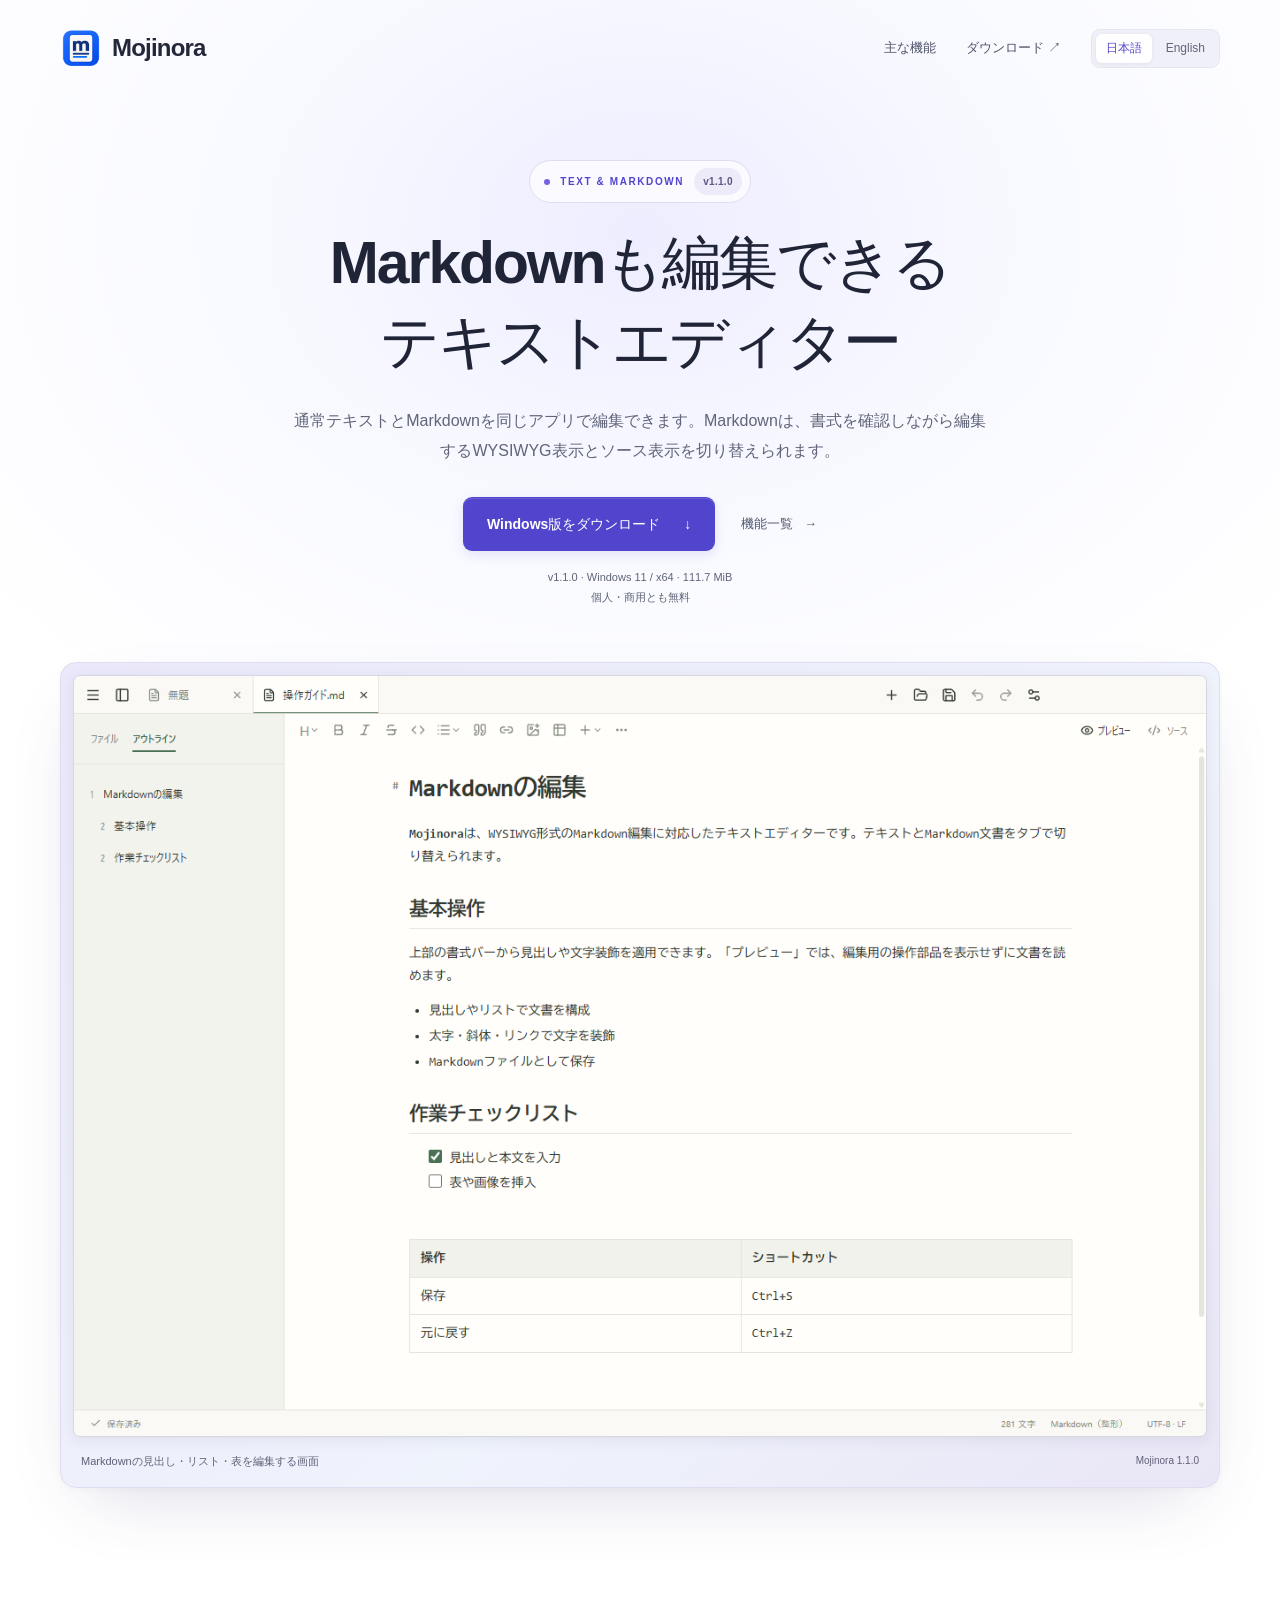
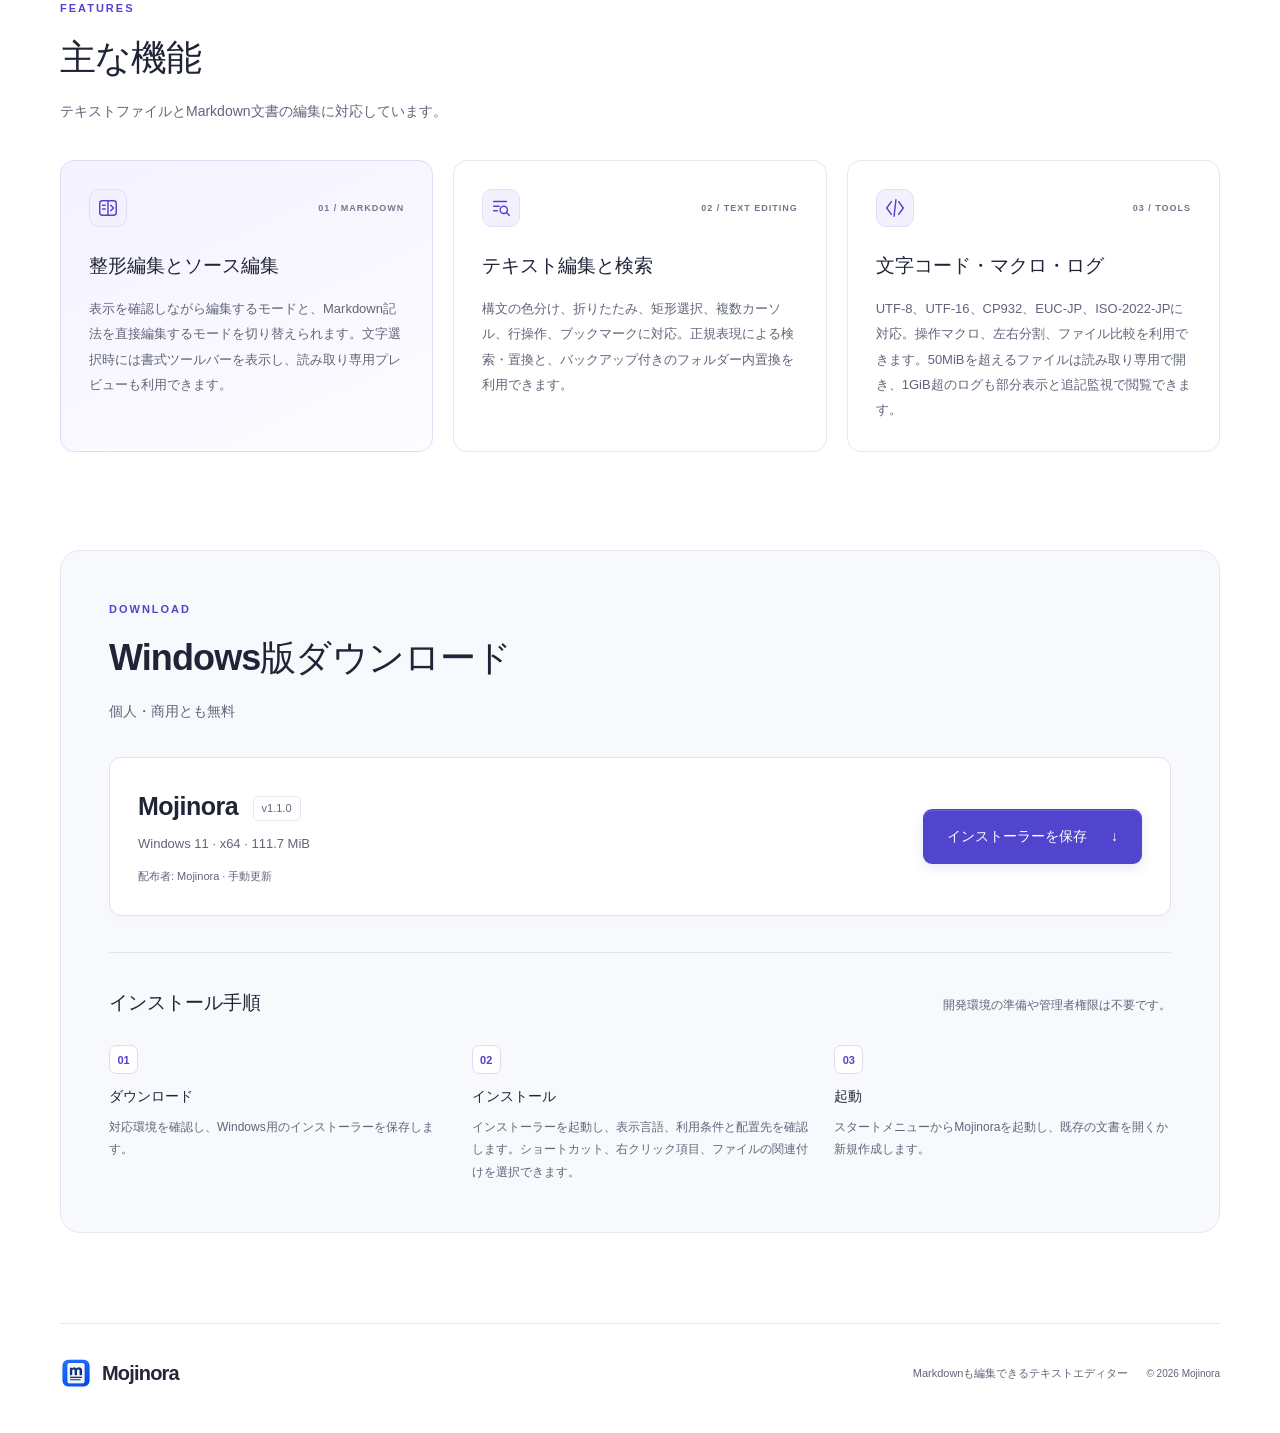
==== mojinora/ja/index.html @ 8d54663d "Update index.html" ====
<!doctype html>
<html lang="ja">
<head>
  <meta charset="utf-8">
  <meta name="viewport" content="width=device-width, initial-scale=1">
  <meta name="description" content="Mojinoraは、通常テキストとMarkdownをタブで編集できるテキストエディターです。文字コードの切り替え、正規表現検索、マクロ、大容量ログの閲覧に対応しています。個人・商用とも無料です。">
  <meta name="color-scheme" content="light">
  <title>Mojinora — Markdownも編集できるテキストエディター</title>
  <link rel="icon" href="../assets/icon.png" type="image/png">
  <link rel="stylesheet" href="../assets/site.css">
  <link rel="alternate" hreflang="ja" href="../ja/index.html">
  <link rel="alternate" hreflang="en" href="../en/index.html">
  <link rel="alternate" hreflang="x-default" href="../index.html">
</head>
<body>
  <a class="skip-link" href="#main">本文へ移動</a>
  <header class="site-header wrap">
    <a class="brand" href="#"><img src="../assets/icon.png" width="42" height="42" alt=""><span>Mojinora</span></a>
    <nav aria-label="メインナビゲーション"><a href="#features">主な機能</a><a href="#download">ダウンロード <span aria-hidden="true">↗</span></a><span class="language-links"><a href="../ja/index.html" lang="ja" hreflang="ja" aria-current="page">日本語</a><span aria-hidden="true">/</span><a href="../en/index.html" lang="en" hreflang="en" aria-current="false">English</a></span></nav>
  </header>
  <main id="main">
    <section class="hero wrap" aria-labelledby="hero-title">
      <p class="eyebrow"><span class="dot" aria-hidden="true"></span> TEXT &amp; MARKDOWN <span class="version-badge">v1.1.0</span></p>
      <h1 id="hero-title"><span>Markdownも編集できる</span><span>テキストエディター</span></h1>
      <p class="lead">通常テキストとMarkdownを同じアプリで編集できます。Markdownは、書式を確認しながら編集するWYSIWYG表示とソース表示を切り替えられます。</p>
      <div class="hero-actions"><a class="button primary installer-download" href="https://github.com/marinworks/marinworks.github.io/releases/download/mojinora-v1.1.0/Mojinora-Setup-1.1.0-x64.exe">Windows版をダウンロード <span aria-hidden="true">↓</span></a><a class="text-link" href="#features">機能一覧 <span aria-hidden="true">→</span></a></div>
      <p class="download-caption">v1.1.0 · Windows 11 / x64 · 111.7 MiB<br>個人・商用とも無料</p>
      <figure class="app-preview"><img src="../assets/editor-ja.png" width="1280" height="860" alt="Mojinoraの整形編集画面。見出し、箇条書き、チェックリストと表を同じ文書の中で編集できます。" fetchpriority="high"><figcaption>Markdownの見出し・リスト・表を編集する画面<span>Mojinora 1.1.0</span></figcaption></figure>
    </section>
    <section id="features" class="features wrap" aria-labelledby="features-title">
      <div class="section-heading"><p class="eyebrow">FEATURES</p><h2 id="features-title">主な機能</h2><p>テキストファイルとMarkdown文書の編集に対応しています。</p></div>
      <div class="feature-grid">
        <article><div class="feature-top"><svg class="feature-icon" viewBox="0 0 24 24" fill="none" stroke="currentColor" stroke-width="1.6" stroke-linecap="round" stroke-linejoin="round" aria-hidden="true"><rect x="3" y="4" width="18" height="16" rx="3"/><path d="M12 4v16M6 9h3m-3 4h3m6-4 3 3-3 3"/></svg><span class="feature-number">01 / MARKDOWN</span></div><h3>整形編集とソース編集</h3><p>表示を確認しながら編集するモードと、Markdown記法を直接編集するモードを切り替えられます。文字選択時には書式ツールバーを表示し、読み取り専用プレビューも利用できます。</p></article>
        <article><div class="feature-top"><svg class="feature-icon" viewBox="0 0 24 24" fill="none" stroke="currentColor" stroke-width="1.6" stroke-linecap="round" stroke-linejoin="round" aria-hidden="true"><path d="M4 5h14M4 10h6M4 15h4"/><circle cx="15" cy="14" r="4"/><path d="m18 17 3 3"/></svg><span class="feature-number">02 / TEXT EDITING</span></div><h3>テキスト編集と検索</h3><p>構文の色分け、折りたたみ、矩形選択、複数カーソル、行操作、ブックマークに対応。正規表現による検索・置換と、バックアップ付きのフォルダー内置換を利用できます。</p></article>
        <article><div class="feature-top"><svg class="feature-icon" viewBox="0 0 24 24" fill="none" stroke="currentColor" stroke-width="1.6" stroke-linecap="round" stroke-linejoin="round" aria-hidden="true"><path d="m8 5-5 7 5 7m8-14 5 7-5 7m-3-16-2 18"/></svg><span class="feature-number">03 / TOOLS</span></div><h3>文字コード・マクロ・ログ</h3><p>UTF-8、UTF-16、CP932、EUC-JP、ISO-2022-JPに対応。操作マクロ、左右分割、ファイル比較を利用できます。50MiBを超えるファイルは読み取り専用で開き、1GiB超のログも部分表示と追記監視で閲覧できます。</p></article>
      </div>
    </section>
    <section id="download" class="download-section wrap" aria-labelledby="download-title">
      <div class="section-heading"><p class="eyebrow">DOWNLOAD</p><h2 id="download-title">Windows版ダウンロード</h2><p>個人・商用とも無料</p></div>
      <div class="download-panel"><div><h3>Mojinora <span>v1.1.0</span></h3><p>Windows 11 · x64 · 111.7 MiB</p><p class="small">配布者: Mojinora · 手動更新</p></div><a class="button primary installer-download" href="https://github.com/marinworks/marinworks.github.io/releases/download/mojinora-v1.1.0/Mojinora-Setup-1.1.0-x64.exe">インストーラーを保存 <span aria-hidden="true">↓</span></a></div>
      <div id="guide" class="guide-grid install-guide">
        <div><h2>インストール手順</h2><p>開発環境の準備や管理者権限は不要です。</p></div>
        <ol class="steps"><li><h3>ダウンロード</h3><p>対応環境を確認し、Windows用のインストーラーを保存します。</p></li><li><h3>インストール</h3><p>インストーラーを起動し、表示言語、利用条件と配置先を確認します。ショートカット、右クリック項目、ファイルの関連付けを選択できます。</p></li><li><h3>起動</h3><p>スタートメニューからMojinoraを起動し、既存の文書を開くか新規作成します。</p></li></ol>
      </div>
    </section>
  </main>
  <footer class="wrap site-footer"><a class="brand" href="#"><img src="../assets/icon.png" width="32" height="32" alt=""><span>Mojinora</span></a><p>Markdownも編集できるテキストエディター</p><span>© 2026 Mojinora</span></footer>
</body>
</html>
---- mojinora/assets/site.css ----
:root{font-family:-apple-system,BlinkMacSystemFont,"Segoe UI","Yu Gothic UI",Meiryo,sans-serif;color:#202437;background:#fff;font-synthesis:none;--accent:#5145cd;--muted:#606579;--line:#e5e7f0;--soft:#f5f5fc}
*{box-sizing:border-box}html{scroll-behavior:smooth;scroll-padding-top:32px}body{margin:0;background:radial-gradient(ellipse 65% 620px at 50% 230px,#eeedff 0,#f8f9ff 45%,transparent 100%)}a{color:var(--accent);text-underline-offset:5px;-webkit-tap-highlight-color:transparent}a:focus-visible{outline:3px solid #6753d6;outline-offset:5px;border-radius:4px}::selection{background:#ded9ff;color:#252039}
.wrap{width:min(1160px,calc(100% - 80px));margin-inline:auto}.skip-link{position:absolute;top:-80px;left:18px;background:#fff;padding:12px;z-index:2}.skip-link:focus{top:12px}
.site-header{display:flex;align-items:center;justify-content:space-between;min-height:96px;gap:24px}.brand{display:inline-flex;align-items:center;gap:10px;color:#24273a;font-size:24px;font-weight:700;letter-spacing:-.8px;text-decoration:none}.brand img{object-fit:contain}.site-header nav{display:flex;align-items:center;gap:30px;font-size:13px}.site-header nav>a{text-decoration:none;color:#50556a}.site-header nav>a:hover{color:var(--accent)}
.language-links{display:flex;gap:4px;align-items:center;padding:4px;background:#f0f0f8;border:1px solid var(--line);border-radius:9px;white-space:nowrap}.language-links>span{display:none}.language-links a{padding:6px 10px;border-radius:6px;text-decoration:none;color:var(--muted);font-size:12px}.language-links [aria-current="page"]{background:#fff;color:var(--accent);box-shadow:0 1px 4px #25245112;font-weight:650}
.hero{padding-top:64px;text-align:center}.eyebrow{display:flex;align-items:center;gap:10px;font-size:11px;font-weight:650;letter-spacing:2px;color:var(--accent);margin:0 0 20px}.hero>.eyebrow{display:inline-flex;padding:7px 8px 7px 14px;border:1px solid #dedcf1;border-radius:30px;background:#ffffffb8;font-size:10px;letter-spacing:1.6px}.dot{width:6px;height:6px;border-radius:50%;background:#7463db}.version-badge{padding:4px 9px;color:#5e5785;background:#edebf9;border-radius:20px;font-size:10px;letter-spacing:.3px}
h1,h2,h3{margin:0}h1{max-width:920px;margin:0 auto 24px;font-size:clamp(36px,4.6vw,60px);font-weight:750;line-height:1.35;letter-spacing:-.045em;text-wrap:balance}html[lang="ja"] h1{max-width:850px;letter-spacing:-.035em}h2{font-size:clamp(27px,3vw,36px);font-weight:700;line-height:1.5;letter-spacing:-.025em}h3{font-size:19px;line-height:1.6;font-weight:650}p{line-height:1.9}
.hero h1>span{display:block}
.lead{max-width:700px;margin:0 auto 30px;font-size:16px;color:var(--muted);text-wrap:pretty}.hero-actions{display:flex;align-items:center;justify-content:center;gap:26px;flex-wrap:wrap}.button{display:inline-flex;align-items:center;justify-content:center;gap:24px;padding:15px 23px;border:1px solid transparent;border-radius:9px;font-size:14px;font-weight:650;line-height:1.6;text-decoration:none;text-align:center;transition:background .18s,box-shadow .18s,transform .18s}.button.primary{background:var(--accent);color:#fff;box-shadow:0 4px 12px #5145cd22,inset 0 1px #ffffff24}.button.primary:hover{background:#4236b8;box-shadow:0 6px 16px #5145cd30;transform:translateY(-1px)}.text-link{font-size:13px;font-weight:600;color:#54596e;text-decoration:none}.text-link span{display:inline-block;margin-left:7px}.text-link:hover{color:var(--accent);text-decoration:underline}.download-caption{margin:16px 0 0;font-size:11px;line-height:1.85;color:var(--muted)}
.app-preview{margin:54px 0 0;padding:12px 12px 0;border:1px solid #deddf1;border-radius:16px;background:linear-gradient(135deg,#eae8fa,#eff3fc 60%,#e9e6f6);box-shadow:0 28px 70px -30px #3c377b38,0 2px 5px #38305e08;text-align:left}.app-preview img{display:block;width:100%;height:auto;border:1px solid #d7d7e3;border-radius:7px;background:#fff;box-shadow:0 3px 14px #24243e13}.app-preview figcaption{display:flex;justify-content:space-between;gap:16px;padding:16px 8px;color:#626179;font-size:11px;line-height:1.6}.app-preview figcaption span{white-space:nowrap;font-size:10px}
.features{padding-block:110px 80px}.section-heading{max-width:700px}.section-heading .eyebrow{margin-bottom:12px}.section-heading>p:not(.eyebrow){margin:13px 0 0;font-size:14px;color:var(--muted)}.feature-grid{display:grid;grid-template-columns:repeat(3,minmax(0,1fr));gap:20px;margin-top:36px}.feature-grid article{padding:28px;border:1px solid var(--line);border-radius:14px;background:#fff}.feature-grid article:first-child{background:linear-gradient(155deg,#f4f2ff,#fdfcff);border-color:#e1dcf5}.feature-top{display:flex;align-items:center;justify-content:space-between;gap:12px;margin-bottom:24px}.feature-icon{width:38px;height:38px;padding:7px;border:1px solid #e3dff7;border-radius:10px;color:var(--accent);background:#f3f1fe}.feature-number{color:#77748e;font-size:9px;font-weight:600;letter-spacing:1px}.feature-grid h3{margin-bottom:14px}.feature-grid p{margin:0;color:var(--muted);font-size:13px;line-height:1.95}
.download-section{padding:48px;margin-block:18px 90px;border:1px solid var(--line);border-radius:20px;background:#f8f9fd}.download-panel{display:flex;justify-content:space-between;align-items:center;gap:24px;margin-top:32px;padding:28px;border:1px solid #e0e1ec;border-radius:12px;background:#fff;box-shadow:0 3px 8px #24243e04}.download-panel h3{margin-bottom:6px;font-size:25px;letter-spacing:-.5px}.download-panel h3 span{display:inline-block;vertical-align:middle;margin-left:8px;padding:3px 8px;border:1px solid var(--line);border-radius:5px;color:#66627e;font-size:11px;font-weight:500;letter-spacing:0}.download-panel p{margin:0;font-size:13px;color:var(--muted)}.download-panel p.small{margin-top:9px;font-size:11px}.download-panel .button{flex-shrink:0}
.install-guide{padding-top:36px;margin-top:36px;border-top:1px solid #e1e3ef}.guide-grid>div{display:flex;align-items:baseline;justify-content:space-between;flex-wrap:wrap;gap:8px 24px}.guide-grid h2{font-size:19px;letter-spacing:0}.guide-grid>div>p{margin:0;font-size:12px;color:var(--muted)}.steps{display:grid;grid-template-columns:repeat(3,minmax(0,1fr));gap:26px;list-style:none;counter-reset:steps;margin:28px 0 0;padding:0}.steps li{position:relative;counter-increment:steps;padding-top:40px}.steps li::before{content:counter(steps,decimal-leading-zero);position:absolute;top:0;left:0;font-size:11px;font-weight:650;color:var(--accent);width:27px;height:27px;border:1px solid #dedcf1;border-radius:7px;background:#fff;display:grid;place-items:center}.steps h3{font-size:14px;margin-bottom:8px}.steps p{font-size:12px;color:var(--muted);margin:0}
.site-footer{display:flex;align-items:center;flex-wrap:wrap;gap:18px;padding-block:28px 38px;border-top:1px solid var(--line)}.site-footer .brand{font-size:20px}.site-footer p{color:var(--muted);font-size:11px;margin-left:auto}.site-footer>span{color:var(--muted);font-size:10px}
.language-entry{max-width:700px;margin-block:15vh;padding:44px;border:1px solid var(--line);border-radius:20px;background:#fff;box-shadow:0 18px 60px #29224c10}.language-entry h1{margin:16px 0;text-align:left}.language-entry p{color:var(--muted)}.language-entry nav{display:flex;gap:12px;flex-wrap:wrap;margin-top:28px}
@media(max-width:900px){.wrap{width:calc(100% - 48px)}.feature-grid{gap:14px}.feature-grid article{padding:20px}.feature-top{flex-wrap:wrap}.download-section{padding:32px}}
@media(max-width:760px){.site-header{min-height:84px;gap:16px}.site-header nav{gap:18px}.site-header nav>a:first-child{display:none}.brand{font-size:22px}.hero{padding-top:44px}.hero h1{font-size:38px}.lead{font-size:14px}.features{padding-block:70px 42px}.feature-grid{grid-template-columns:1fr;gap:16px;margin-top:28px}.feature-grid article{padding:26px}.feature-top{margin-bottom:18px}.download-section{margin-bottom:52px;padding:28px}.download-panel{align-items:stretch;flex-direction:column;padding:24px}.steps{grid-template-columns:1fr;gap:24px}.steps li{padding:0 0 0 42px}.guide-grid>div{display:block}.guide-grid>div>p{margin-top:8px}.site-footer p{flex-basis:100%;order:2;margin:0}.site-footer>span{margin-left:auto}}
@media(max-width:480px){.wrap{width:calc(100% - 32px)}.site-header nav>a{display:none}.brand{gap:6px;font-size:21px}.site-header .brand img{width:34px;height:34px}.language-links{padding:3px;gap:1px}.language-links a{font-size:10px;padding:6px 7px}.hero{padding-top:34px}.hero h1{font-size:31px;line-height:1.45}.hero>.eyebrow{font-size:9px;letter-spacing:1.2px}.hero-actions{gap:18px}.hero .button{width:100%}.app-preview{margin-top:32px;padding:5px 5px 0;border-radius:10px}.app-preview img{border-radius:5px}.app-preview figcaption{flex-direction:column;gap:4px;padding:11px 7px;font-size:10px}.download-section{padding:24px 18px;border-radius:14px}.download-panel{padding:19px}.download-panel .button{font-size:12px;padding-inline:13px;gap:12px}.language-entry{padding:28px}}
@media(max-width:480px){.download-section>.section-heading h2{font-size:23px;text-wrap:balance}}
@media(max-width:360px){.hero h1{font-size:28px}}
@media(prefers-reduced-motion:reduce){html{scroll-behavior:auto}*{transition:none!important}}
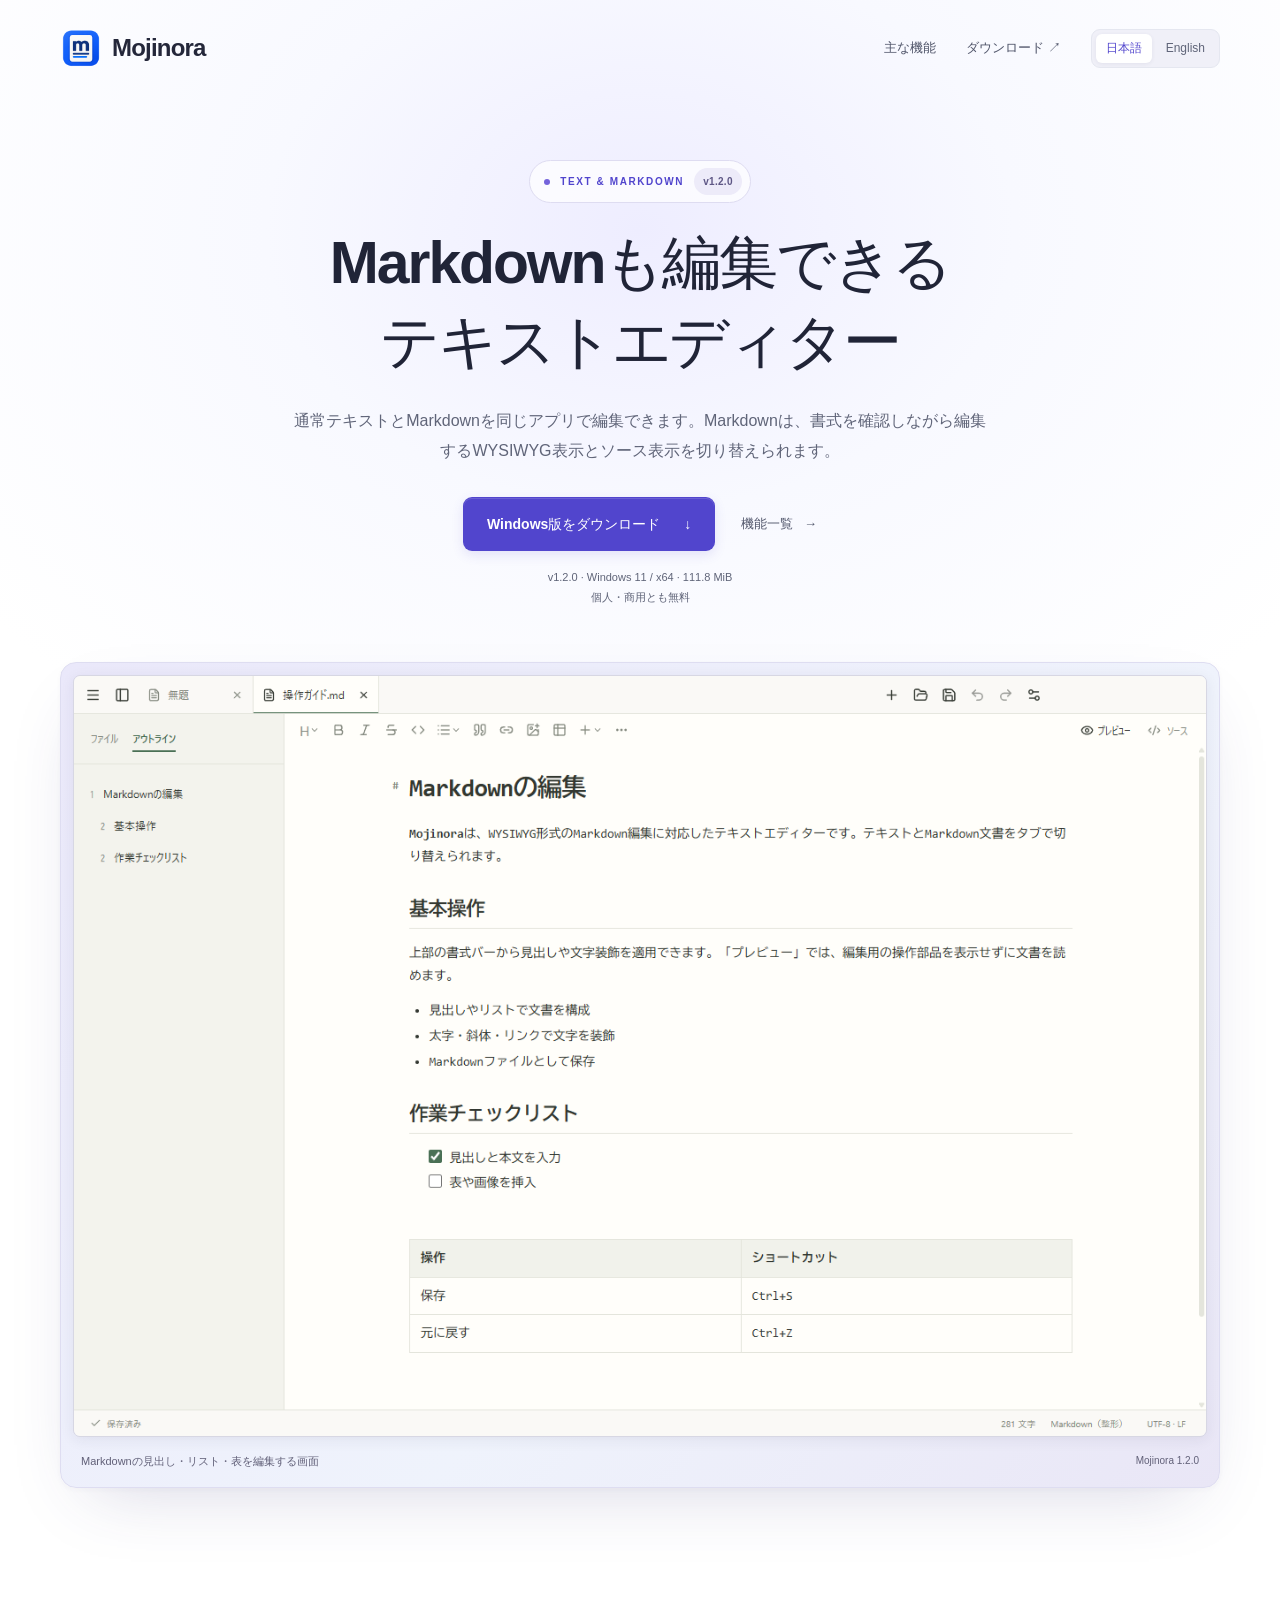
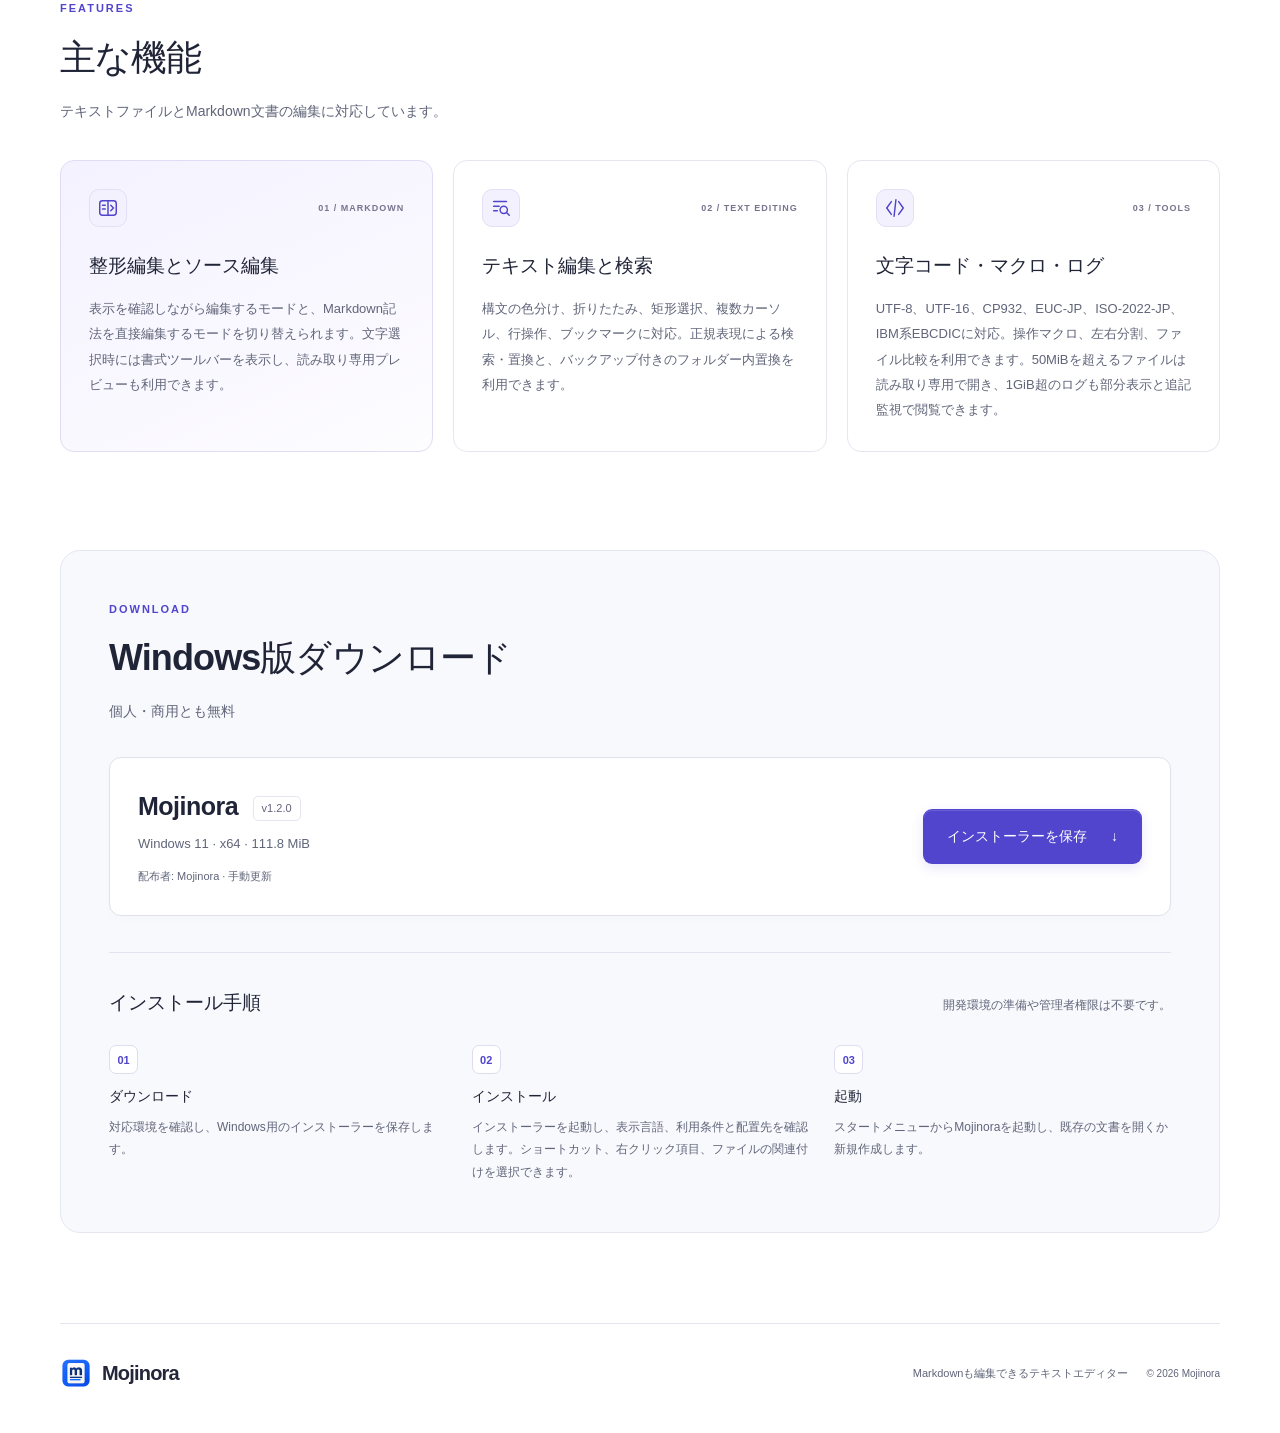
==== commit 86ed6aff: "update" ====
--- a/mojinora/ja/index.html
+++ b/mojinora/ja/index.html
@@ -20,24 +20,24 @@
   </header>
   <main id="main">
     <section class="hero wrap" aria-labelledby="hero-title">
-      <p class="eyebrow"><span class="dot" aria-hidden="true"></span> TEXT &amp; MARKDOWN <span class="version-badge">v1.1.0</span></p>
+      <p class="eyebrow"><span class="dot" aria-hidden="true"></span> TEXT &amp; MARKDOWN <span class="version-badge">v1.2.0</span></p>
       <h1 id="hero-title"><span>Markdownも編集できる</span><span>テキストエディター</span></h1>
       <p class="lead">通常テキストとMarkdownを同じアプリで編集できます。Markdownは、書式を確認しながら編集するWYSIWYG表示とソース表示を切り替えられます。</p>
-      <div class="hero-actions"><a class="button primary installer-download" href="https://github.com/marinworks/marinworks.github.io/releases/download/mojinora-v1.1.0/Mojinora-Setup-1.1.0-x64.exe">Windows版をダウンロード <span aria-hidden="true">↓</span></a><a class="text-link" href="#features">機能一覧 <span aria-hidden="true">→</span></a></div>
-      <p class="download-caption">v1.1.0 · Windows 11 / x64 · 111.7 MiB<br>個人・商用とも無料</p>
-      <figure class="app-preview"><img src="../assets/editor-ja.png" width="1280" height="860" alt="Mojinoraの整形編集画面。見出し、箇条書き、チェックリストと表を同じ文書の中で編集できます。" fetchpriority="high"><figcaption>Markdownの見出し・リスト・表を編集する画面<span>Mojinora 1.1.0</span></figcaption></figure>
+      <div class="hero-actions"><a class="button primary installer-download" href="https://github.com/marinworks/marinworks.github.io/releases/download/mojinora-v1.2.0/Mojinora-Setup-1.2.0-x64.exe">Windows版をダウンロード <span aria-hidden="true">↓</span></a><a class="text-link" href="#features">機能一覧 <span aria-hidden="true">→</span></a></div>
+      <p class="download-caption">v1.2.0 · Windows 11 / x64 · 111.8 MiB<br>個人・商用とも無料</p>
+      <figure class="app-preview"><img src="../assets/editor-ja.png" width="1280" height="860" alt="Mojinoraの整形編集画面。見出し、箇条書き、チェックリストと表を同じ文書の中で編集できます。" fetchpriority="high"><figcaption>Markdownの見出し・リスト・表を編集する画面<span>Mojinora 1.2.0</span></figcaption></figure>
     </section>
     <section id="features" class="features wrap" aria-labelledby="features-title">
       <div class="section-heading"><p class="eyebrow">FEATURES</p><h2 id="features-title">主な機能</h2><p>テキストファイルとMarkdown文書の編集に対応しています。</p></div>
       <div class="feature-grid">
         <article><div class="feature-top"><svg class="feature-icon" viewBox="0 0 24 24" fill="none" stroke="currentColor" stroke-width="1.6" stroke-linecap="round" stroke-linejoin="round" aria-hidden="true"><rect x="3" y="4" width="18" height="16" rx="3"/><path d="M12 4v16M6 9h3m-3 4h3m6-4 3 3-3 3"/></svg><span class="feature-number">01 / MARKDOWN</span></div><h3>整形編集とソース編集</h3><p>表示を確認しながら編集するモードと、Markdown記法を直接編集するモードを切り替えられます。文字選択時には書式ツールバーを表示し、読み取り専用プレビューも利用できます。</p></article>
         <article><div class="feature-top"><svg class="feature-icon" viewBox="0 0 24 24" fill="none" stroke="currentColor" stroke-width="1.6" stroke-linecap="round" stroke-linejoin="round" aria-hidden="true"><path d="M4 5h14M4 10h6M4 15h4"/><circle cx="15" cy="14" r="4"/><path d="m18 17 3 3"/></svg><span class="feature-number">02 / TEXT EDITING</span></div><h3>テキスト編集と検索</h3><p>構文の色分け、折りたたみ、矩形選択、複数カーソル、行操作、ブックマークに対応。正規表現による検索・置換と、バックアップ付きのフォルダー内置換を利用できます。</p></article>
-        <article><div class="feature-top"><svg class="feature-icon" viewBox="0 0 24 24" fill="none" stroke="currentColor" stroke-width="1.6" stroke-linecap="round" stroke-linejoin="round" aria-hidden="true"><path d="m8 5-5 7 5 7m8-14 5 7-5 7m-3-16-2 18"/></svg><span class="feature-number">03 / TOOLS</span></div><h3>文字コード・マクロ・ログ</h3><p>UTF-8、UTF-16、CP932、EUC-JP、ISO-2022-JPに対応。操作マクロ、左右分割、ファイル比較を利用できます。50MiBを超えるファイルは読み取り専用で開き、1GiB超のログも部分表示と追記監視で閲覧できます。</p></article>
+        <article><div class="feature-top"><svg class="feature-icon" viewBox="0 0 24 24" fill="none" stroke="currentColor" stroke-width="1.6" stroke-linecap="round" stroke-linejoin="round" aria-hidden="true"><path d="m8 5-5 7 5 7m8-14 5 7-5 7m-3-16-2 18"/></svg><span class="feature-number">03 / TOOLS</span></div><h3>文字コード・マクロ・ログ</h3><p>UTF-8、UTF-16、CP932、EUC-JP、ISO-2022-JP、IBM系EBCDICに対応。操作マクロ、左右分割、ファイル比較を利用できます。50MiBを超えるファイルは読み取り専用で開き、1GiB超のログも部分表示と追記監視で閲覧できます。</p></article>
       </div>
     </section>
     <section id="download" class="download-section wrap" aria-labelledby="download-title">
       <div class="section-heading"><p class="eyebrow">DOWNLOAD</p><h2 id="download-title">Windows版ダウンロード</h2><p>個人・商用とも無料</p></div>
-      <div class="download-panel"><div><h3>Mojinora <span>v1.1.0</span></h3><p>Windows 11 · x64 · 111.7 MiB</p><p class="small">配布者: Mojinora · 手動更新</p></div><a class="button primary installer-download" href="https://github.com/marinworks/marinworks.github.io/releases/download/mojinora-v1.1.0/Mojinora-Setup-1.1.0-x64.exe">インストーラーを保存 <span aria-hidden="true">↓</span></a></div>
+      <div class="download-panel"><div><h3>Mojinora <span>v1.2.0</span></h3><p>Windows 11 · x64 · 111.8 MiB</p><p class="small">配布者: Mojinora · 手動更新</p></div><a class="button primary installer-download" href="https://github.com/marinworks/marinworks.github.io/releases/download/mojinora-v1.2.0/Mojinora-Setup-1.2.0-x64.exe">インストーラーを保存 <span aria-hidden="true">↓</span></a></div>
       <div id="guide" class="guide-grid install-guide">
         <div><h2>インストール手順</h2><p>開発環境の準備や管理者権限は不要です。</p></div>
         <ol class="steps"><li><h3>ダウンロード</h3><p>対応環境を確認し、Windows用のインストーラーを保存します。</p></li><li><h3>インストール</h3><p>インストーラーを起動し、表示言語、利用条件と配置先を確認します。ショートカット、右クリック項目、ファイルの関連付けを選択できます。</p></li><li><h3>起動</h3><p>スタートメニューからMojinoraを起動し、既存の文書を開くか新規作成します。</p></li></ol>
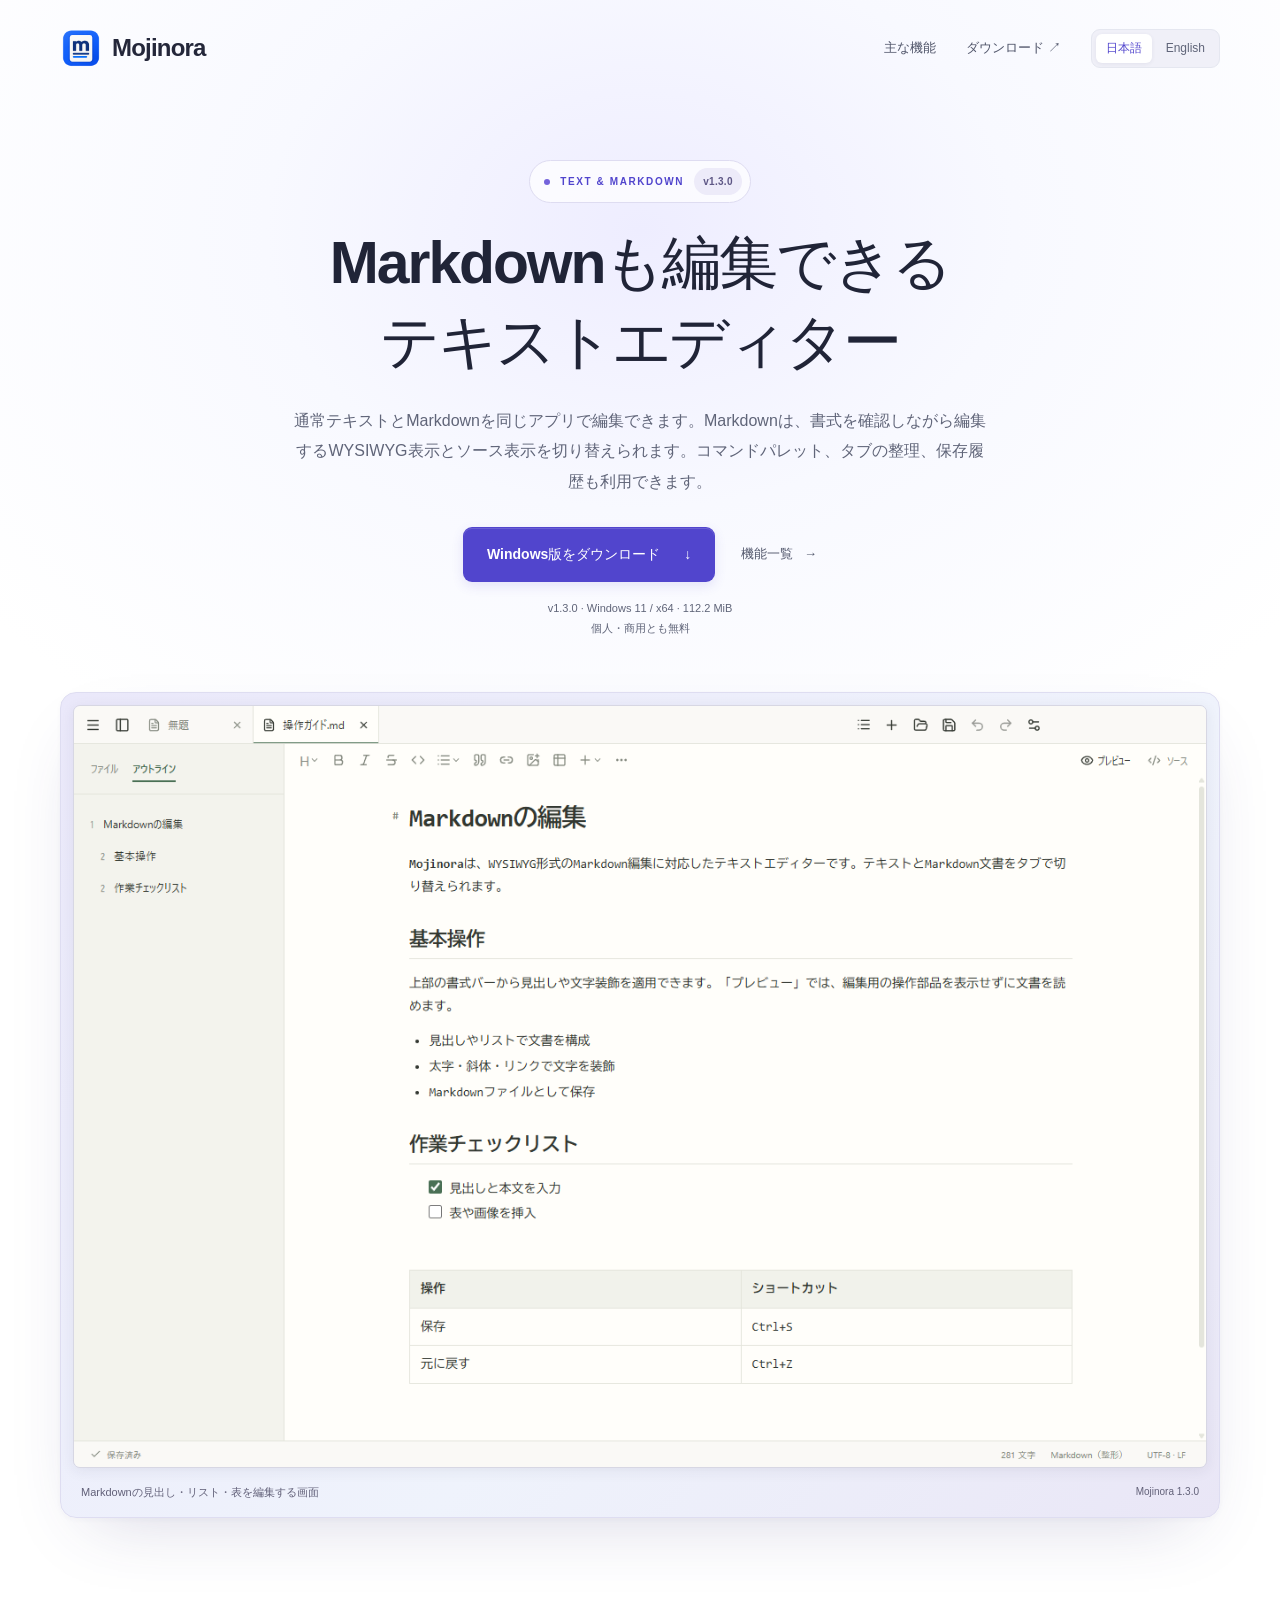
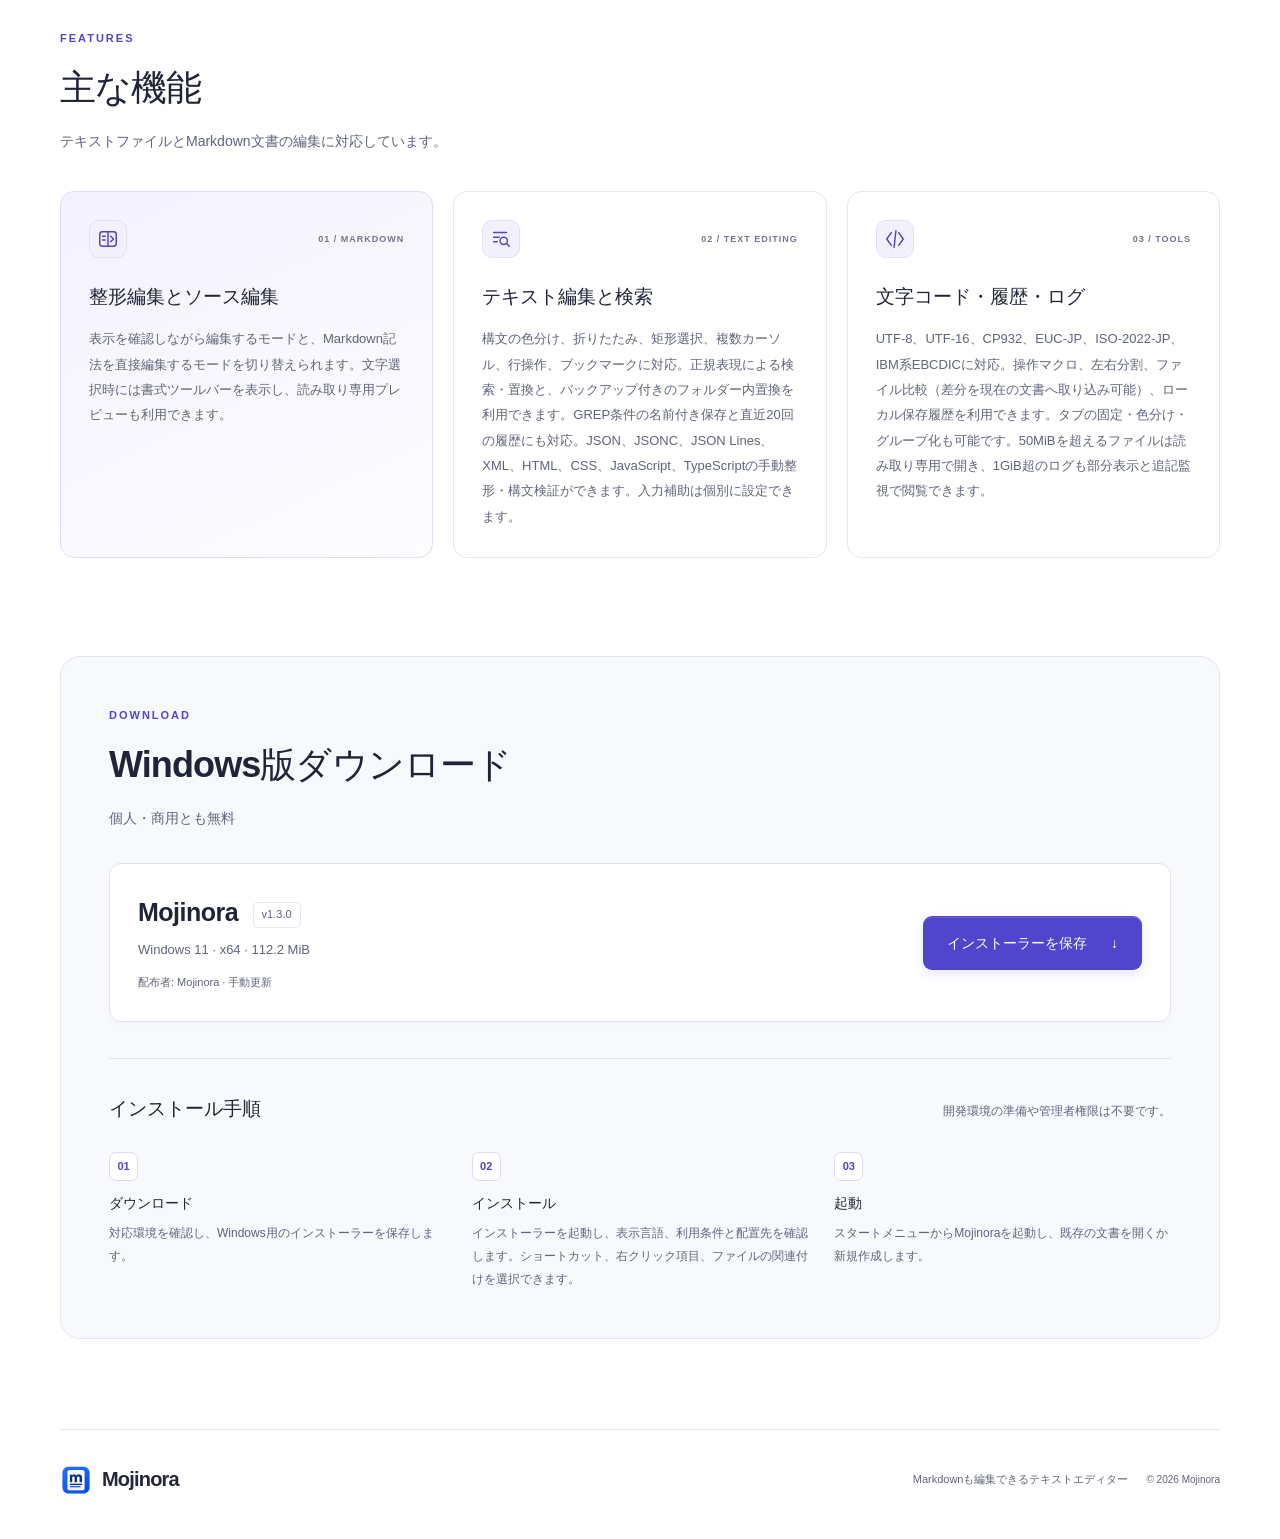
==== commit 669f5a43: "update" ====
--- a/mojinora/ja/index.html
+++ b/mojinora/ja/index.html
@@ -3,7 +3,7 @@
 <head>
   <meta charset="utf-8">
   <meta name="viewport" content="width=device-width, initial-scale=1">
-  <meta name="description" content="Mojinoraは、通常テキストとMarkdownをタブで編集できるテキストエディターです。文字コードの切り替え、正規表現検索、マクロ、大容量ログの閲覧に対応しています。個人・商用とも無料です。">
+  <meta name="description" content="Mojinoraは、通常テキストとMarkdownをタブで編集できるテキストエディターです。構文表示、正規表現検索、マクロ、大容量ログ、コマンドパレット、タブのグループ化とローカル保存履歴に対応しています。個人・商用とも無料です。">
   <meta name="color-scheme" content="light">
   <title>Mojinora — Markdownも編集できるテキストエディター</title>
   <link rel="icon" href="../assets/icon.png" type="image/png">
@@ -20,24 +20,24 @@
   </header>
   <main id="main">
     <section class="hero wrap" aria-labelledby="hero-title">
-      <p class="eyebrow"><span class="dot" aria-hidden="true"></span> TEXT &amp; MARKDOWN <span class="version-badge">v1.2.0</span></p>
+      <p class="eyebrow"><span class="dot" aria-hidden="true"></span> TEXT &amp; MARKDOWN <span class="version-badge">v1.3.0</span></p>
       <h1 id="hero-title"><span>Markdownも編集できる</span><span>テキストエディター</span></h1>
-      <p class="lead">通常テキストとMarkdownを同じアプリで編集できます。Markdownは、書式を確認しながら編集するWYSIWYG表示とソース表示を切り替えられます。</p>
-      <div class="hero-actions"><a class="button primary installer-download" href="https://github.com/marinworks/marinworks.github.io/releases/download/mojinora-v1.2.0/Mojinora-Setup-1.2.0-x64.exe">Windows版をダウンロード <span aria-hidden="true">↓</span></a><a class="text-link" href="#features">機能一覧 <span aria-hidden="true">→</span></a></div>
-      <p class="download-caption">v1.2.0 · Windows 11 / x64 · 111.8 MiB<br>個人・商用とも無料</p>
-      <figure class="app-preview"><img src="../assets/editor-ja.png" width="1280" height="860" alt="Mojinoraの整形編集画面。見出し、箇条書き、チェックリストと表を同じ文書の中で編集できます。" fetchpriority="high"><figcaption>Markdownの見出し・リスト・表を編集する画面<span>Mojinora 1.2.0</span></figcaption></figure>
+      <p class="lead">通常テキストとMarkdownを同じアプリで編集できます。Markdownは、書式を確認しながら編集するWYSIWYG表示とソース表示を切り替えられます。コマンドパレット、タブの整理、保存履歴も利用できます。</p>
+      <div class="hero-actions"><a class="button primary installer-download" href="https://github.com/marinworks/marinworks.github.io/releases/download/mojinora-v1.3.0/Mojinora-Setup-1.3.0-x64.exe">Windows版をダウンロード <span aria-hidden="true">↓</span></a><a class="text-link" href="#features">機能一覧 <span aria-hidden="true">→</span></a></div>
+      <p class="download-caption">v1.3.0 · Windows 11 / x64 · 112.2 MiB<br>個人・商用とも無料</p>
+      <figure class="app-preview"><img src="../assets/editor-ja.png" width="1280" height="860" alt="Mojinoraの整形編集画面。見出し、箇条書き、チェックリストと表を同じ文書の中で編集できます。" fetchpriority="high"><figcaption>Markdownの見出し・リスト・表を編集する画面<span>Mojinora 1.3.0</span></figcaption></figure>
     </section>
     <section id="features" class="features wrap" aria-labelledby="features-title">
       <div class="section-heading"><p class="eyebrow">FEATURES</p><h2 id="features-title">主な機能</h2><p>テキストファイルとMarkdown文書の編集に対応しています。</p></div>
       <div class="feature-grid">
         <article><div class="feature-top"><svg class="feature-icon" viewBox="0 0 24 24" fill="none" stroke="currentColor" stroke-width="1.6" stroke-linecap="round" stroke-linejoin="round" aria-hidden="true"><rect x="3" y="4" width="18" height="16" rx="3"/><path d="M12 4v16M6 9h3m-3 4h3m6-4 3 3-3 3"/></svg><span class="feature-number">01 / MARKDOWN</span></div><h3>整形編集とソース編集</h3><p>表示を確認しながら編集するモードと、Markdown記法を直接編集するモードを切り替えられます。文字選択時には書式ツールバーを表示し、読み取り専用プレビューも利用できます。</p></article>
-        <article><div class="feature-top"><svg class="feature-icon" viewBox="0 0 24 24" fill="none" stroke="currentColor" stroke-width="1.6" stroke-linecap="round" stroke-linejoin="round" aria-hidden="true"><path d="M4 5h14M4 10h6M4 15h4"/><circle cx="15" cy="14" r="4"/><path d="m18 17 3 3"/></svg><span class="feature-number">02 / TEXT EDITING</span></div><h3>テキスト編集と検索</h3><p>構文の色分け、折りたたみ、矩形選択、複数カーソル、行操作、ブックマークに対応。正規表現による検索・置換と、バックアップ付きのフォルダー内置換を利用できます。</p></article>
-        <article><div class="feature-top"><svg class="feature-icon" viewBox="0 0 24 24" fill="none" stroke="currentColor" stroke-width="1.6" stroke-linecap="round" stroke-linejoin="round" aria-hidden="true"><path d="m8 5-5 7 5 7m8-14 5 7-5 7m-3-16-2 18"/></svg><span class="feature-number">03 / TOOLS</span></div><h3>文字コード・マクロ・ログ</h3><p>UTF-8、UTF-16、CP932、EUC-JP、ISO-2022-JP、IBM系EBCDICに対応。操作マクロ、左右分割、ファイル比較を利用できます。50MiBを超えるファイルは読み取り専用で開き、1GiB超のログも部分表示と追記監視で閲覧できます。</p></article>
+        <article><div class="feature-top"><svg class="feature-icon" viewBox="0 0 24 24" fill="none" stroke="currentColor" stroke-width="1.6" stroke-linecap="round" stroke-linejoin="round" aria-hidden="true"><path d="M4 5h14M4 10h6M4 15h4"/><circle cx="15" cy="14" r="4"/><path d="m18 17 3 3"/></svg><span class="feature-number">02 / TEXT EDITING</span></div><h3>テキスト編集と検索</h3><p>構文の色分け、折りたたみ、矩形選択、複数カーソル、行操作、ブックマークに対応。正規表現による検索・置換と、バックアップ付きのフォルダー内置換を利用できます。GREP条件の名前付き保存と直近20回の履歴にも対応。JSON、JSONC、JSON Lines、XML、HTML、CSS、JavaScript、TypeScriptの手動整形・構文検証ができます。入力補助は個別に設定できます。</p></article>
+        <article><div class="feature-top"><svg class="feature-icon" viewBox="0 0 24 24" fill="none" stroke="currentColor" stroke-width="1.6" stroke-linecap="round" stroke-linejoin="round" aria-hidden="true"><path d="m8 5-5 7 5 7m8-14 5 7-5 7m-3-16-2 18"/></svg><span class="feature-number">03 / TOOLS</span></div><h3>文字コード・履歴・ログ</h3><p>UTF-8、UTF-16、CP932、EUC-JP、ISO-2022-JP、IBM系EBCDICに対応。操作マクロ、左右分割、ファイル比較（差分を現在の文書へ取り込み可能）、ローカル保存履歴を利用できます。タブの固定・色分け・グループ化も可能です。50MiBを超えるファイルは読み取り専用で開き、1GiB超のログも部分表示と追記監視で閲覧できます。</p></article>
       </div>
     </section>
     <section id="download" class="download-section wrap" aria-labelledby="download-title">
       <div class="section-heading"><p class="eyebrow">DOWNLOAD</p><h2 id="download-title">Windows版ダウンロード</h2><p>個人・商用とも無料</p></div>
-      <div class="download-panel"><div><h3>Mojinora <span>v1.2.0</span></h3><p>Windows 11 · x64 · 111.8 MiB</p><p class="small">配布者: Mojinora · 手動更新</p></div><a class="button primary installer-download" href="https://github.com/marinworks/marinworks.github.io/releases/download/mojinora-v1.2.0/Mojinora-Setup-1.2.0-x64.exe">インストーラーを保存 <span aria-hidden="true">↓</span></a></div>
+      <div class="download-panel"><div><h3>Mojinora <span>v1.3.0</span></h3><p>Windows 11 · x64 · 112.2 MiB</p><p class="small">配布者: Mojinora · 手動更新</p></div><a class="button primary installer-download" href="https://github.com/marinworks/marinworks.github.io/releases/download/mojinora-v1.3.0/Mojinora-Setup-1.3.0-x64.exe">インストーラーを保存 <span aria-hidden="true">↓</span></a></div>
       <div id="guide" class="guide-grid install-guide">
         <div><h2>インストール手順</h2><p>開発環境の準備や管理者権限は不要です。</p></div>
         <ol class="steps"><li><h3>ダウンロード</h3><p>対応環境を確認し、Windows用のインストーラーを保存します。</p></li><li><h3>インストール</h3><p>インストーラーを起動し、表示言語、利用条件と配置先を確認します。ショートカット、右クリック項目、ファイルの関連付けを選択できます。</p></li><li><h3>起動</h3><p>スタートメニューからMojinoraを起動し、既存の文書を開くか新規作成します。</p></li></ol>
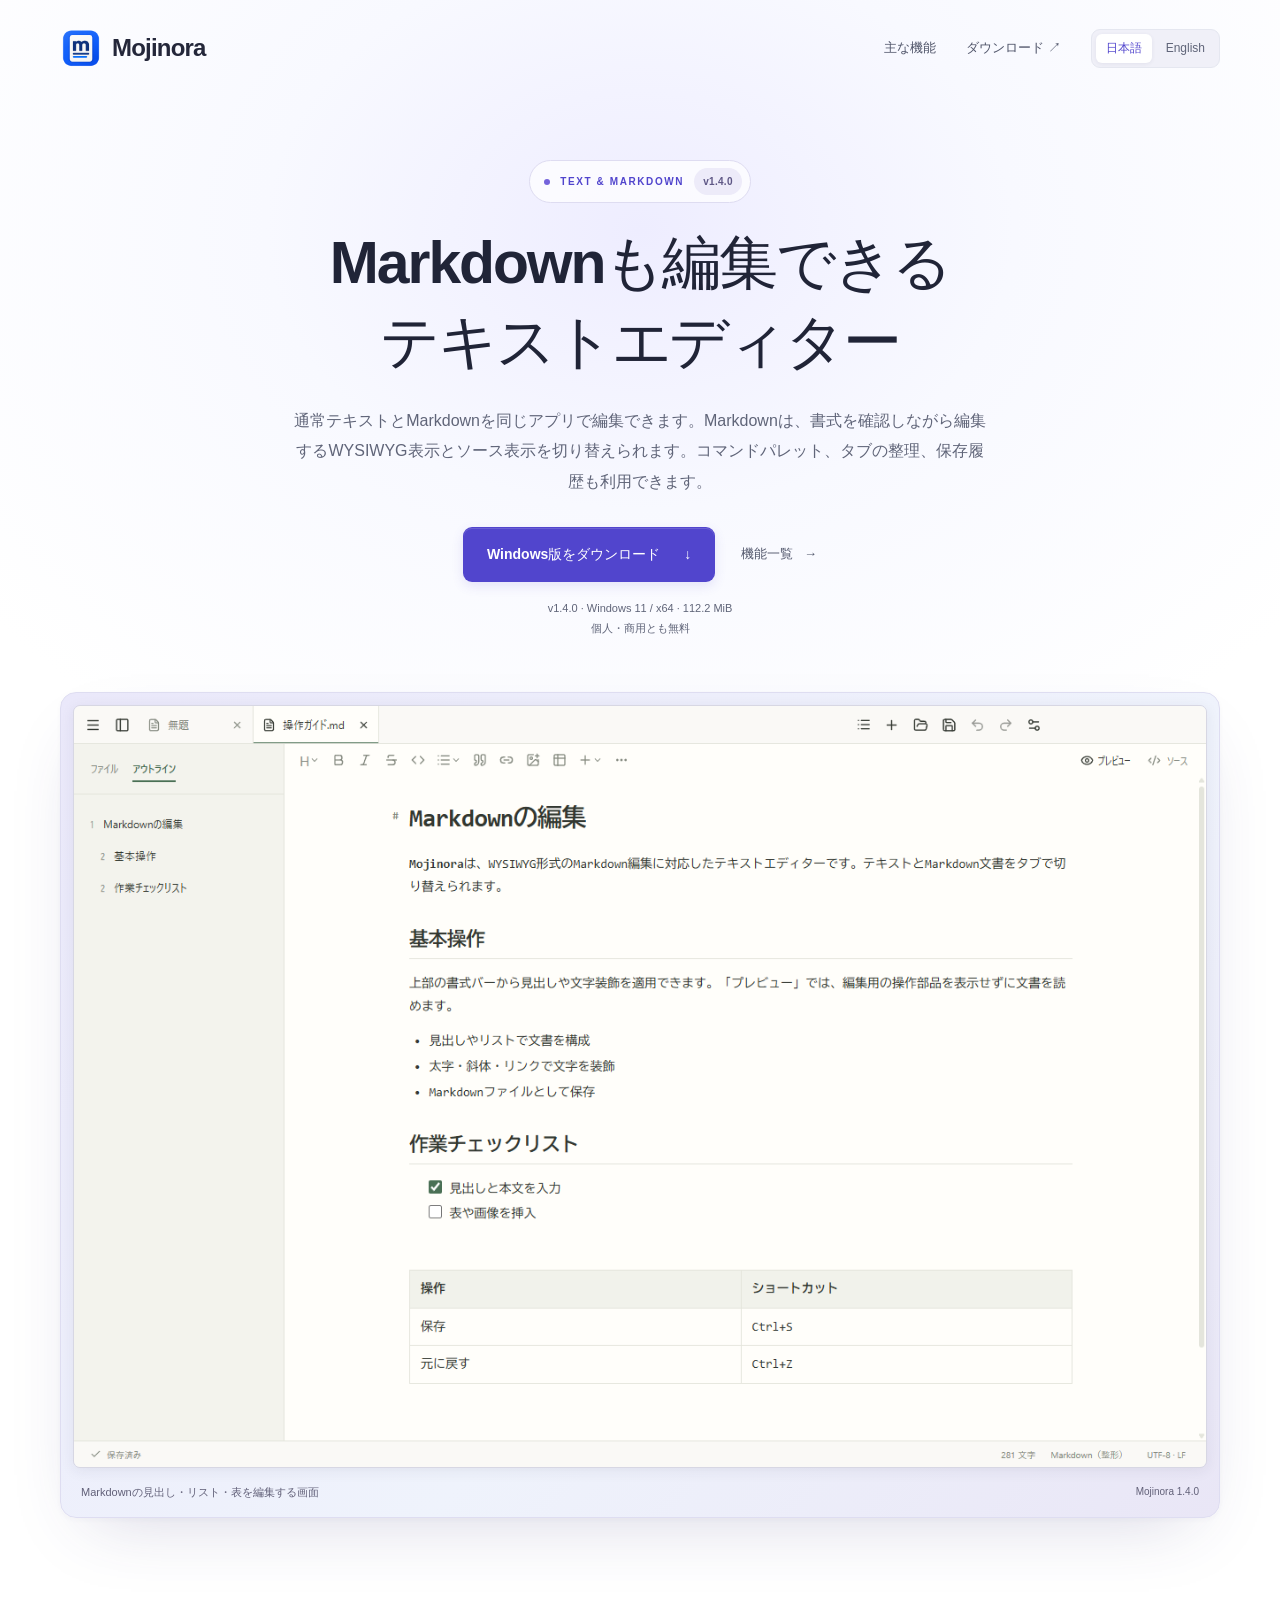
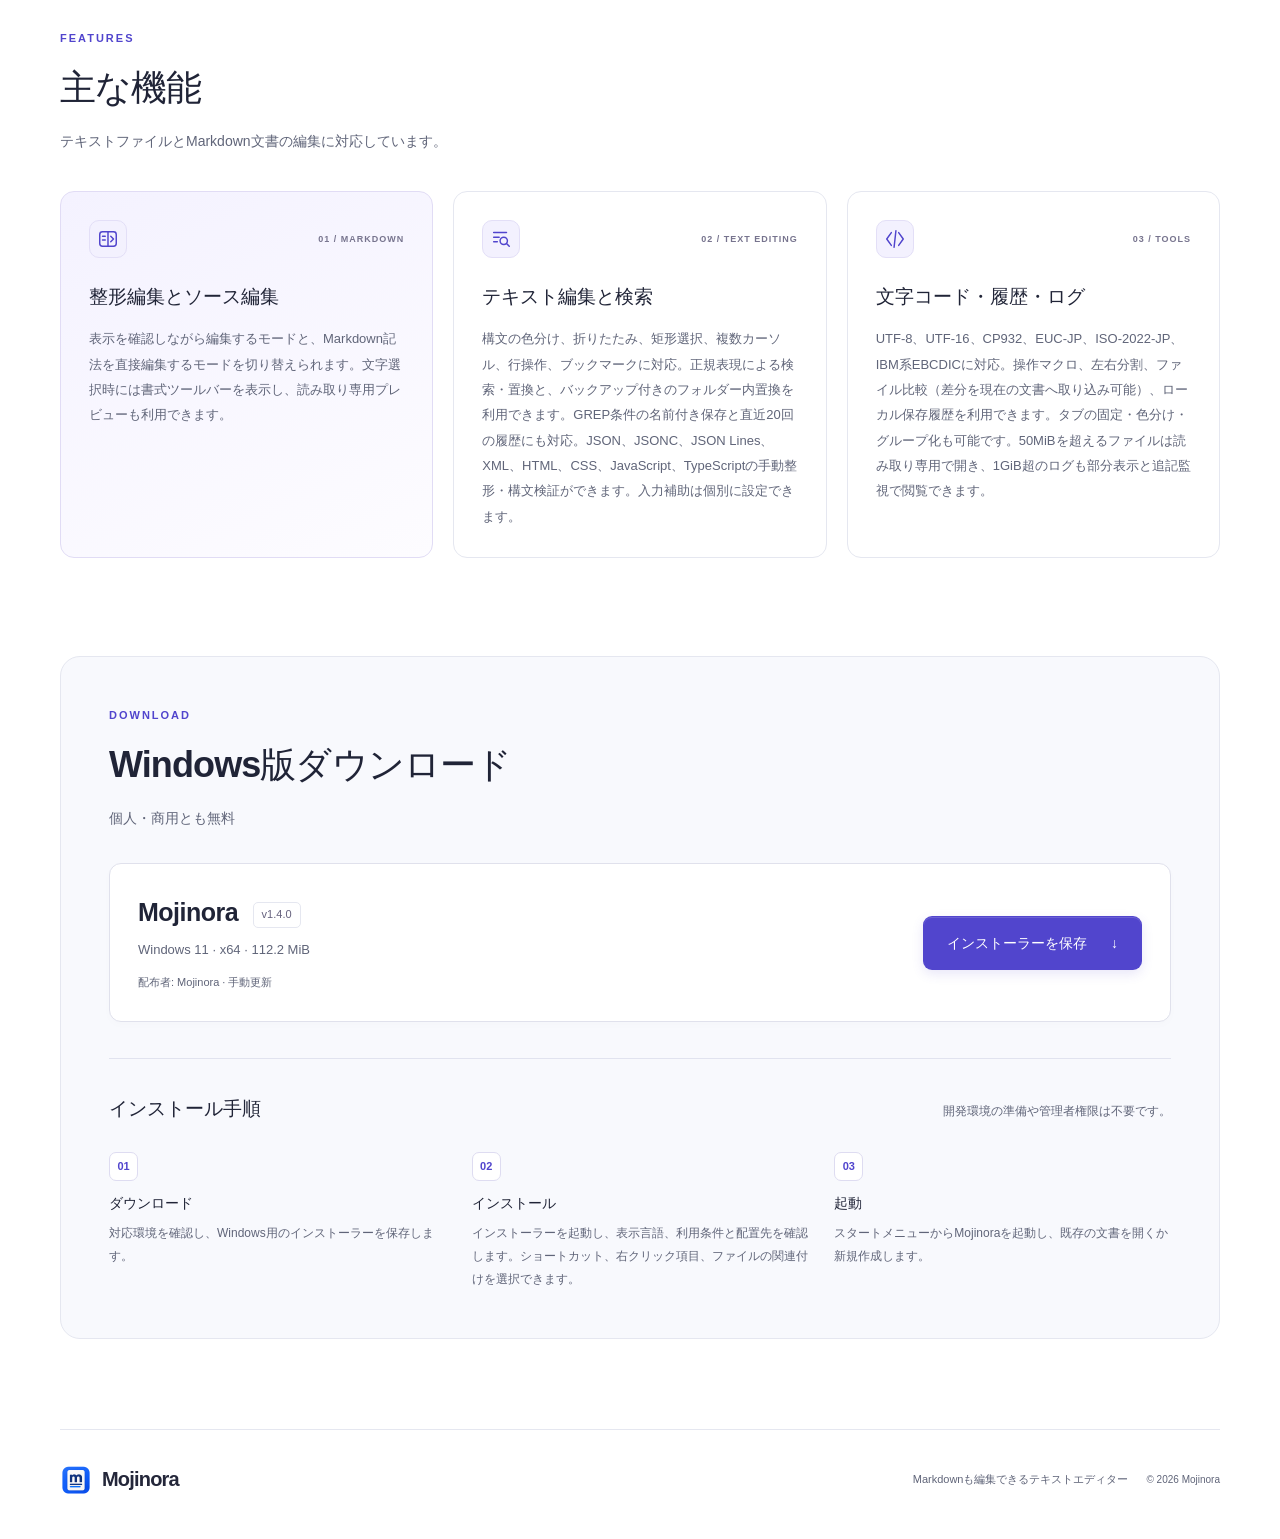
==== commit e2929deb: "Mojinora 1.4.0の公開情報を更新" ====
--- a/mojinora/ja/index.html
+++ b/mojinora/ja/index.html
@@ -20,12 +20,12 @@
   </header>
   <main id="main">
     <section class="hero wrap" aria-labelledby="hero-title">
-      <p class="eyebrow"><span class="dot" aria-hidden="true"></span> TEXT &amp; MARKDOWN <span class="version-badge">v1.3.0</span></p>
+      <p class="eyebrow"><span class="dot" aria-hidden="true"></span> TEXT &amp; MARKDOWN <span class="version-badge">v1.4.0</span></p>
       <h1 id="hero-title"><span>Markdownも編集できる</span><span>テキストエディター</span></h1>
       <p class="lead">通常テキストとMarkdownを同じアプリで編集できます。Markdownは、書式を確認しながら編集するWYSIWYG表示とソース表示を切り替えられます。コマンドパレット、タブの整理、保存履歴も利用できます。</p>
-      <div class="hero-actions"><a class="button primary installer-download" href="https://github.com/marinworks/marinworks.github.io/releases/download/mojinora-v1.3.0/Mojinora-Setup-1.3.0-x64.exe">Windows版をダウンロード <span aria-hidden="true">↓</span></a><a class="text-link" href="#features">機能一覧 <span aria-hidden="true">→</span></a></div>
-      <p class="download-caption">v1.3.0 · Windows 11 / x64 · 112.2 MiB<br>個人・商用とも無料</p>
-      <figure class="app-preview"><img src="../assets/editor-ja.png" width="1280" height="860" alt="Mojinoraの整形編集画面。見出し、箇条書き、チェックリストと表を同じ文書の中で編集できます。" fetchpriority="high"><figcaption>Markdownの見出し・リスト・表を編集する画面<span>Mojinora 1.3.0</span></figcaption></figure>
+      <div class="hero-actions"><a class="button primary installer-download" href="https://github.com/marinworks/marinworks.github.io/releases/download/mojinora-v1.4.0/Mojinora-Setup-1.4.0-x64.exe">Windows版をダウンロード <span aria-hidden="true">↓</span></a><a class="text-link" href="#features">機能一覧 <span aria-hidden="true">→</span></a></div>
+      <p class="download-caption">v1.4.0 · Windows 11 / x64 · 112.2 MiB<br>個人・商用とも無料</p>
+      <figure class="app-preview"><img src="../assets/editor-ja.png" width="1280" height="860" alt="Mojinoraの整形編集画面。見出し、箇条書き、チェックリストと表を同じ文書の中で編集できます。" fetchpriority="high"><figcaption>Markdownの見出し・リスト・表を編集する画面<span>Mojinora 1.4.0</span></figcaption></figure>
     </section>
     <section id="features" class="features wrap" aria-labelledby="features-title">
       <div class="section-heading"><p class="eyebrow">FEATURES</p><h2 id="features-title">主な機能</h2><p>テキストファイルとMarkdown文書の編集に対応しています。</p></div>
@@ -37,7 +37,7 @@
     </section>
     <section id="download" class="download-section wrap" aria-labelledby="download-title">
       <div class="section-heading"><p class="eyebrow">DOWNLOAD</p><h2 id="download-title">Windows版ダウンロード</h2><p>個人・商用とも無料</p></div>
-      <div class="download-panel"><div><h3>Mojinora <span>v1.3.0</span></h3><p>Windows 11 · x64 · 112.2 MiB</p><p class="small">配布者: Mojinora · 手動更新</p></div><a class="button primary installer-download" href="https://github.com/marinworks/marinworks.github.io/releases/download/mojinora-v1.3.0/Mojinora-Setup-1.3.0-x64.exe">インストーラーを保存 <span aria-hidden="true">↓</span></a></div>
+      <div class="download-panel"><div><h3>Mojinora <span>v1.4.0</span></h3><p>Windows 11 · x64 · 112.2 MiB</p><p class="small">配布者: Mojinora · 手動更新</p></div><a class="button primary installer-download" href="https://github.com/marinworks/marinworks.github.io/releases/download/mojinora-v1.4.0/Mojinora-Setup-1.4.0-x64.exe">インストーラーを保存 <span aria-hidden="true">↓</span></a></div>
       <div id="guide" class="guide-grid install-guide">
         <div><h2>インストール手順</h2><p>開発環境の準備や管理者権限は不要です。</p></div>
         <ol class="steps"><li><h3>ダウンロード</h3><p>対応環境を確認し、Windows用のインストーラーを保存します。</p></li><li><h3>インストール</h3><p>インストーラーを起動し、表示言語、利用条件と配置先を確認します。ショートカット、右クリック項目、ファイルの関連付けを選択できます。</p></li><li><h3>起動</h3><p>スタートメニューからMojinoraを起動し、既存の文書を開くか新規作成します。</p></li></ol>
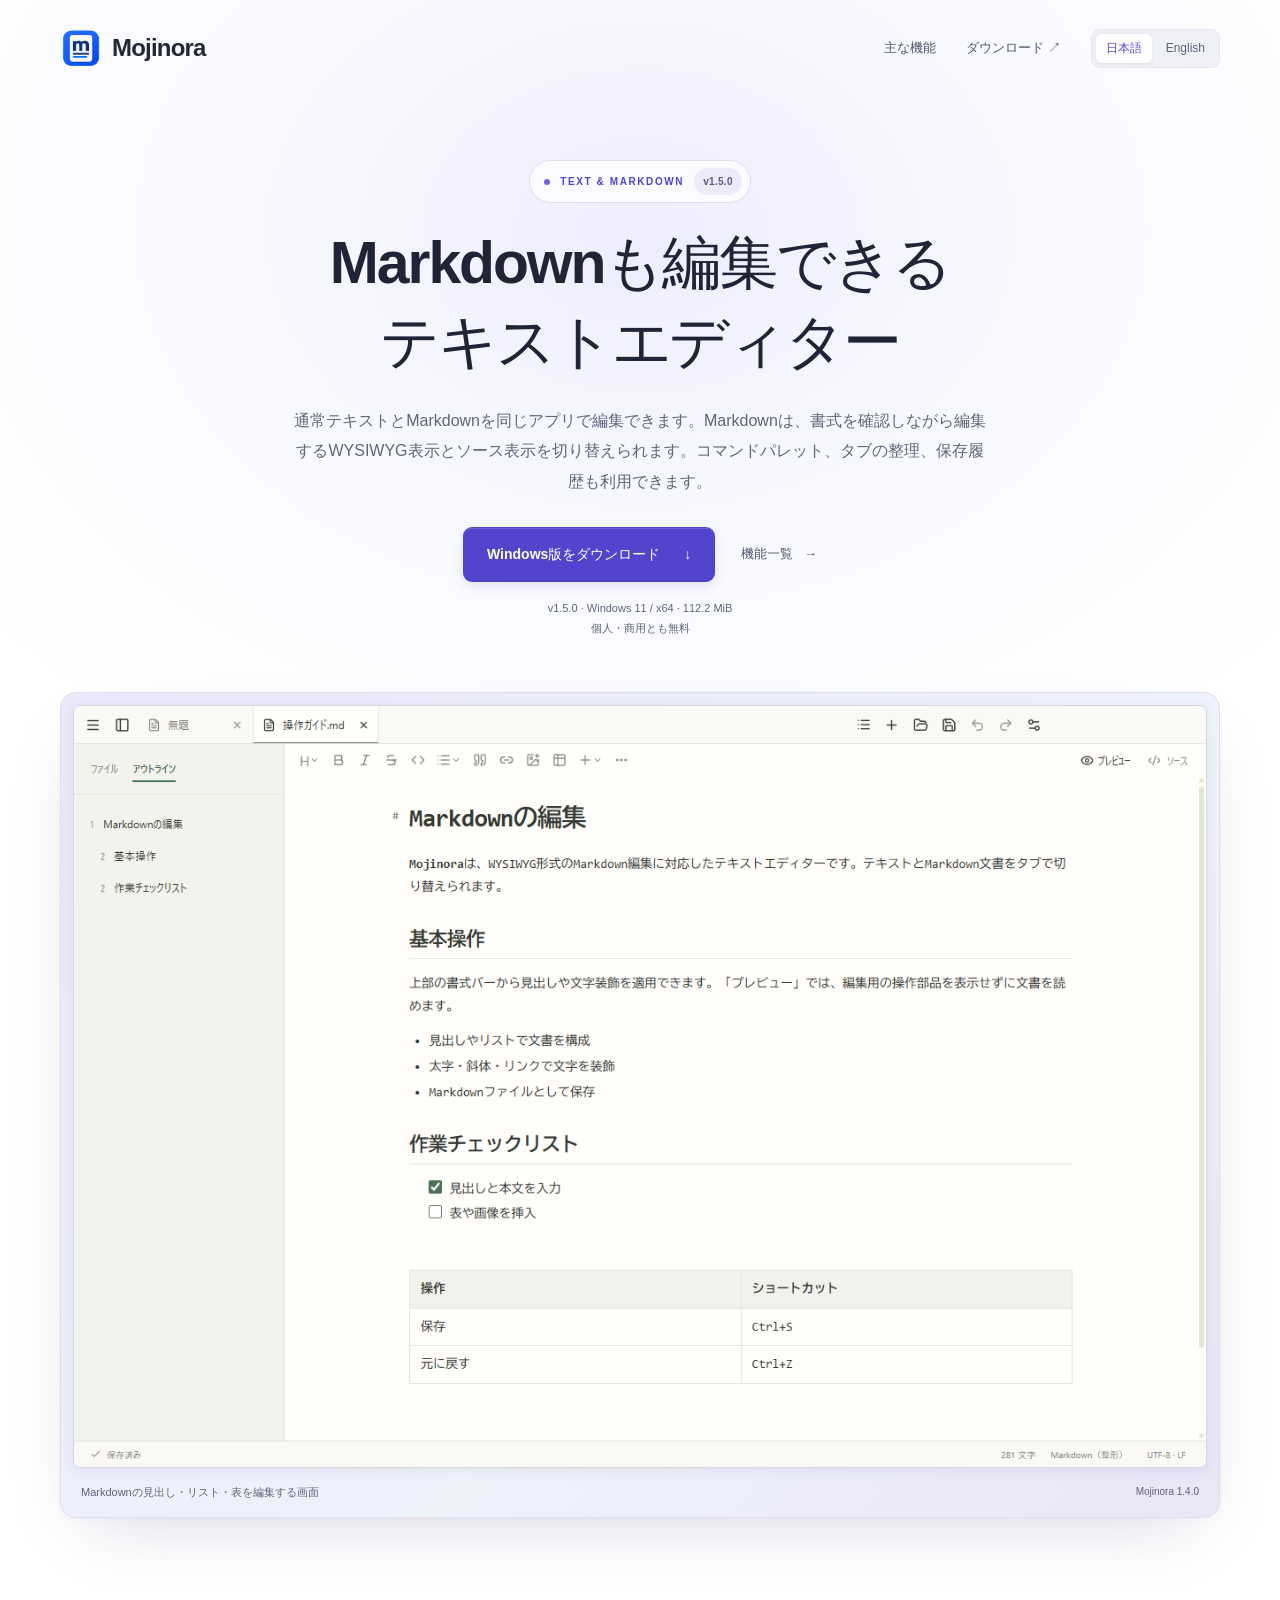
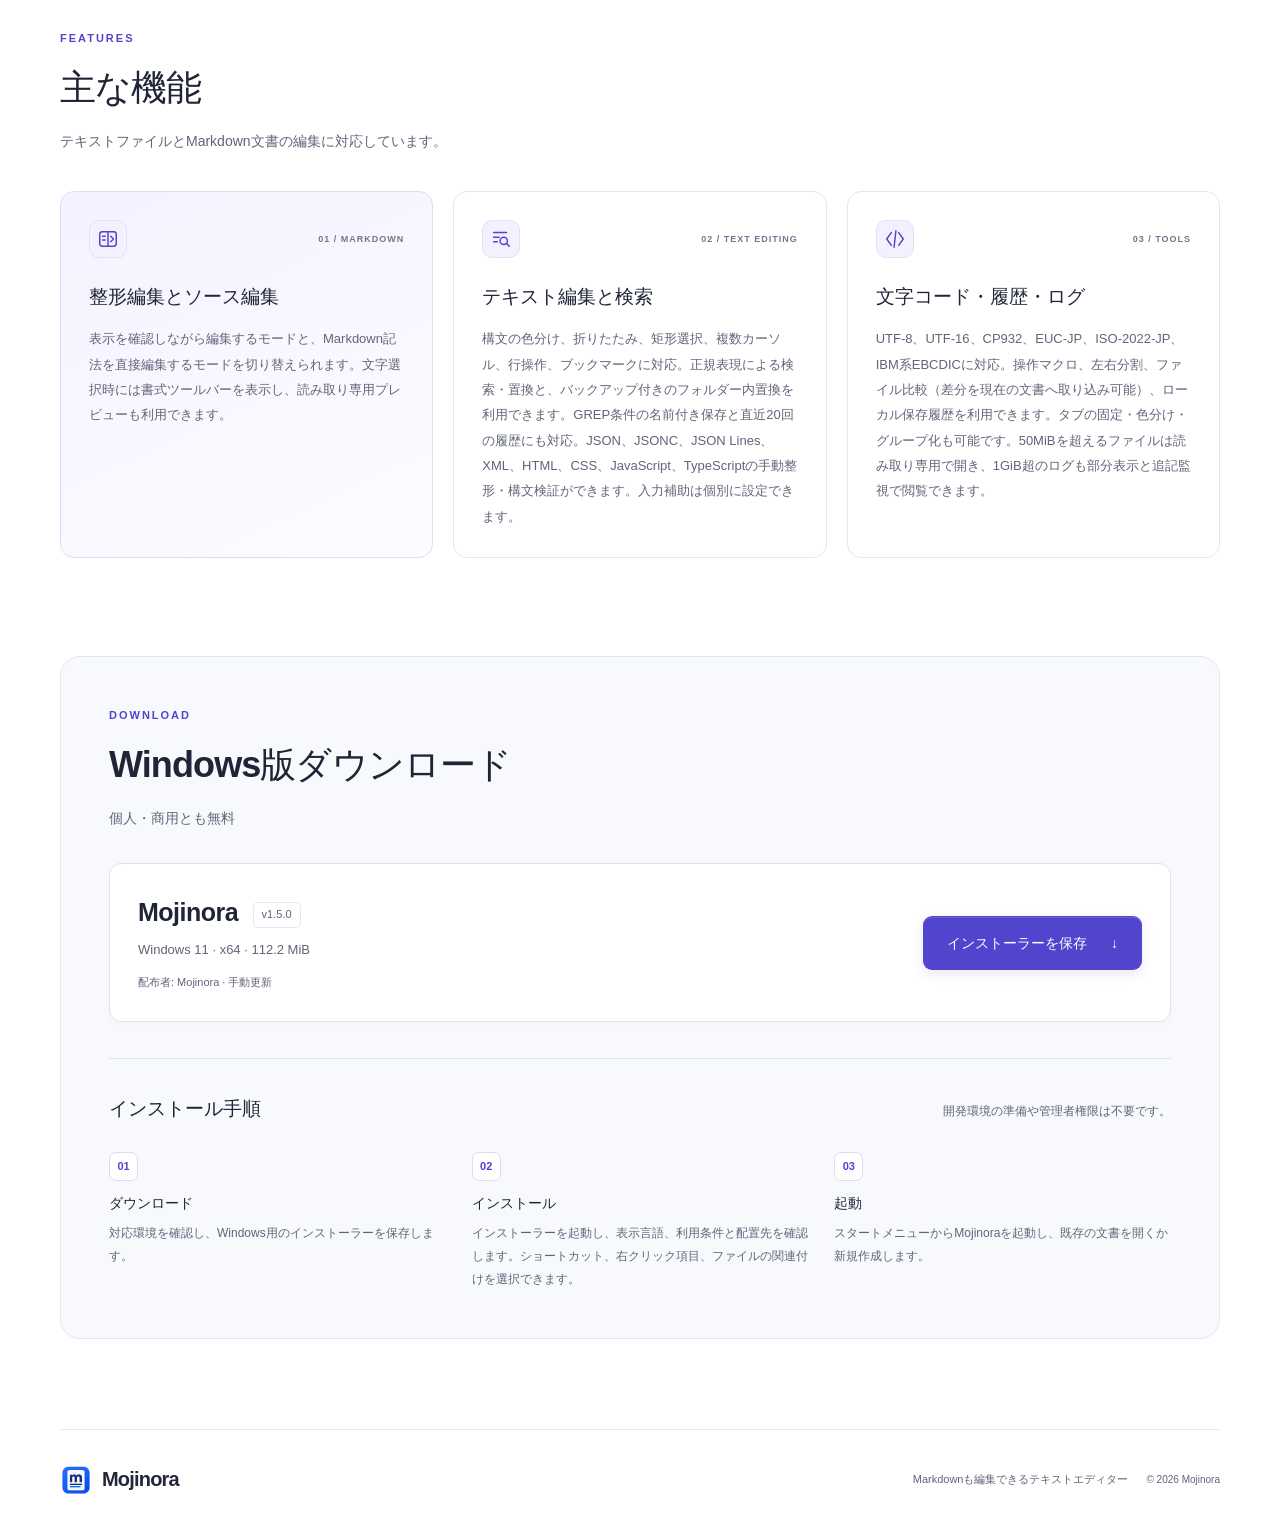
==== commit a5377b9c: "update" ====
--- a/mojinora/ja/index.html
+++ b/mojinora/ja/index.html
@@ -20,11 +20,11 @@
   </header>
   <main id="main">
     <section class="hero wrap" aria-labelledby="hero-title">
-      <p class="eyebrow"><span class="dot" aria-hidden="true"></span> TEXT &amp; MARKDOWN <span class="version-badge">v1.4.0</span></p>
+      <p class="eyebrow"><span class="dot" aria-hidden="true"></span> TEXT &amp; MARKDOWN <span class="version-badge">v1.5.0</span></p>
       <h1 id="hero-title"><span>Markdownも編集できる</span><span>テキストエディター</span></h1>
       <p class="lead">通常テキストとMarkdownを同じアプリで編集できます。Markdownは、書式を確認しながら編集するWYSIWYG表示とソース表示を切り替えられます。コマンドパレット、タブの整理、保存履歴も利用できます。</p>
-      <div class="hero-actions"><a class="button primary installer-download" href="https://github.com/marinworks/marinworks.github.io/releases/download/mojinora-v1.4.0/Mojinora-Setup-1.4.0-x64.exe">Windows版をダウンロード <span aria-hidden="true">↓</span></a><a class="text-link" href="#features">機能一覧 <span aria-hidden="true">→</span></a></div>
-      <p class="download-caption">v1.4.0 · Windows 11 / x64 · 112.2 MiB<br>個人・商用とも無料</p>
+      <div class="hero-actions"><a class="button primary installer-download" href="https://github.com/marinworks/marinworks.github.io/releases/download/mojinora-v1.5.0/Mojinora-Setup-1.4.0-x64.exe">Windows版をダウンロード <span aria-hidden="true">↓</span></a><a class="text-link" href="#features">機能一覧 <span aria-hidden="true">→</span></a></div>
+      <p class="download-caption">v1.5.0 · Windows 11 / x64 · 112.2 MiB<br>個人・商用とも無料</p>
       <figure class="app-preview"><img src="../assets/editor-ja.png" width="1280" height="860" alt="Mojinoraの整形編集画面。見出し、箇条書き、チェックリストと表を同じ文書の中で編集できます。" fetchpriority="high"><figcaption>Markdownの見出し・リスト・表を編集する画面<span>Mojinora 1.4.0</span></figcaption></figure>
     </section>
     <section id="features" class="features wrap" aria-labelledby="features-title">
@@ -37,7 +37,7 @@
     </section>
     <section id="download" class="download-section wrap" aria-labelledby="download-title">
       <div class="section-heading"><p class="eyebrow">DOWNLOAD</p><h2 id="download-title">Windows版ダウンロード</h2><p>個人・商用とも無料</p></div>
-      <div class="download-panel"><div><h3>Mojinora <span>v1.4.0</span></h3><p>Windows 11 · x64 · 112.2 MiB</p><p class="small">配布者: Mojinora · 手動更新</p></div><a class="button primary installer-download" href="https://github.com/marinworks/marinworks.github.io/releases/download/mojinora-v1.4.0/Mojinora-Setup-1.4.0-x64.exe">インストーラーを保存 <span aria-hidden="true">↓</span></a></div>
+      <div class="download-panel"><div><h3>Mojinora <span>v1.5.0</span></h3><p>Windows 11 · x64 · 112.2 MiB</p><p class="small">配布者: Mojinora · 手動更新</p></div><a class="button primary installer-download" href="https://github.com/marinworks/marinworks.github.io/releases/download/mojinora-v1.5.0/Mojinora-Setup-1.4.0-x64.exe">インストーラーを保存 <span aria-hidden="true">↓</span></a></div>
       <div id="guide" class="guide-grid install-guide">
         <div><h2>インストール手順</h2><p>開発環境の準備や管理者権限は不要です。</p></div>
         <ol class="steps"><li><h3>ダウンロード</h3><p>対応環境を確認し、Windows用のインストーラーを保存します。</p></li><li><h3>インストール</h3><p>インストーラーを起動し、表示言語、利用条件と配置先を確認します。ショートカット、右クリック項目、ファイルの関連付けを選択できます。</p></li><li><h3>起動</h3><p>スタートメニューからMojinoraを起動し、既存の文書を開くか新規作成します。</p></li></ol>
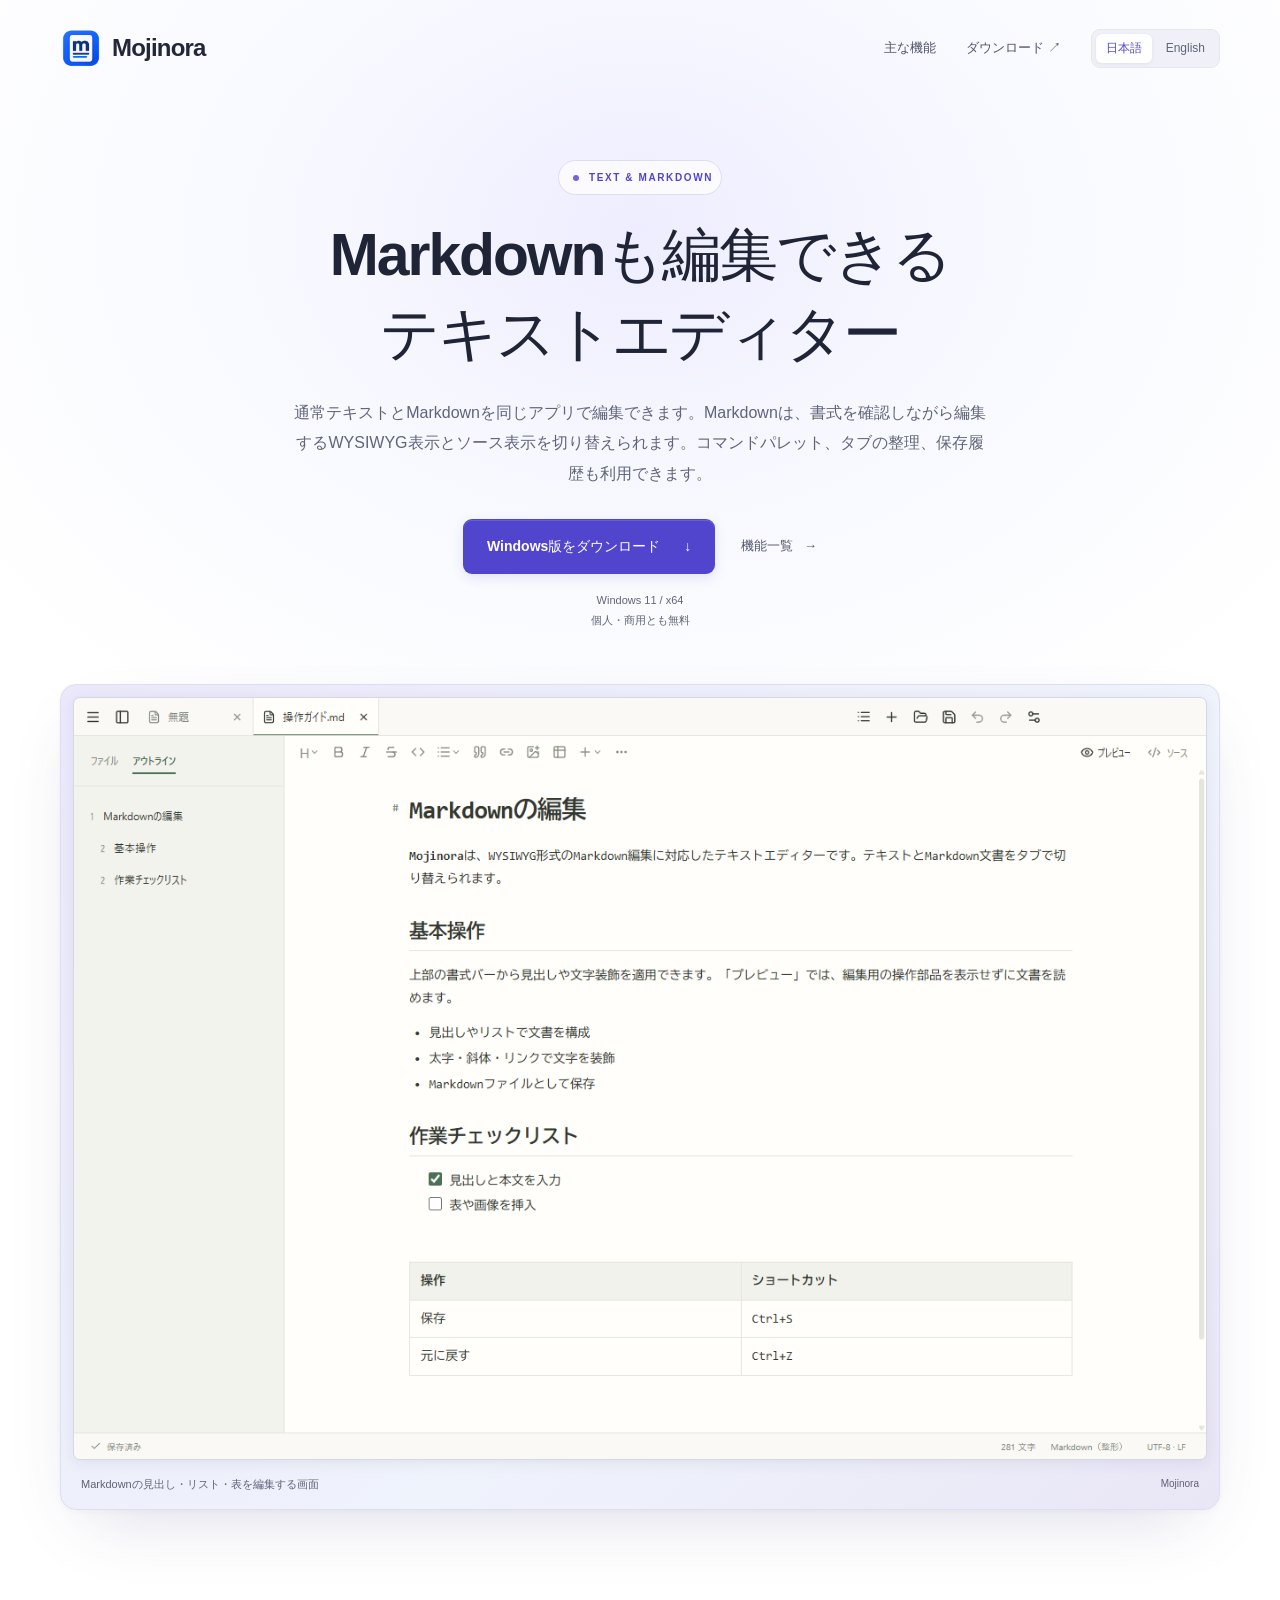
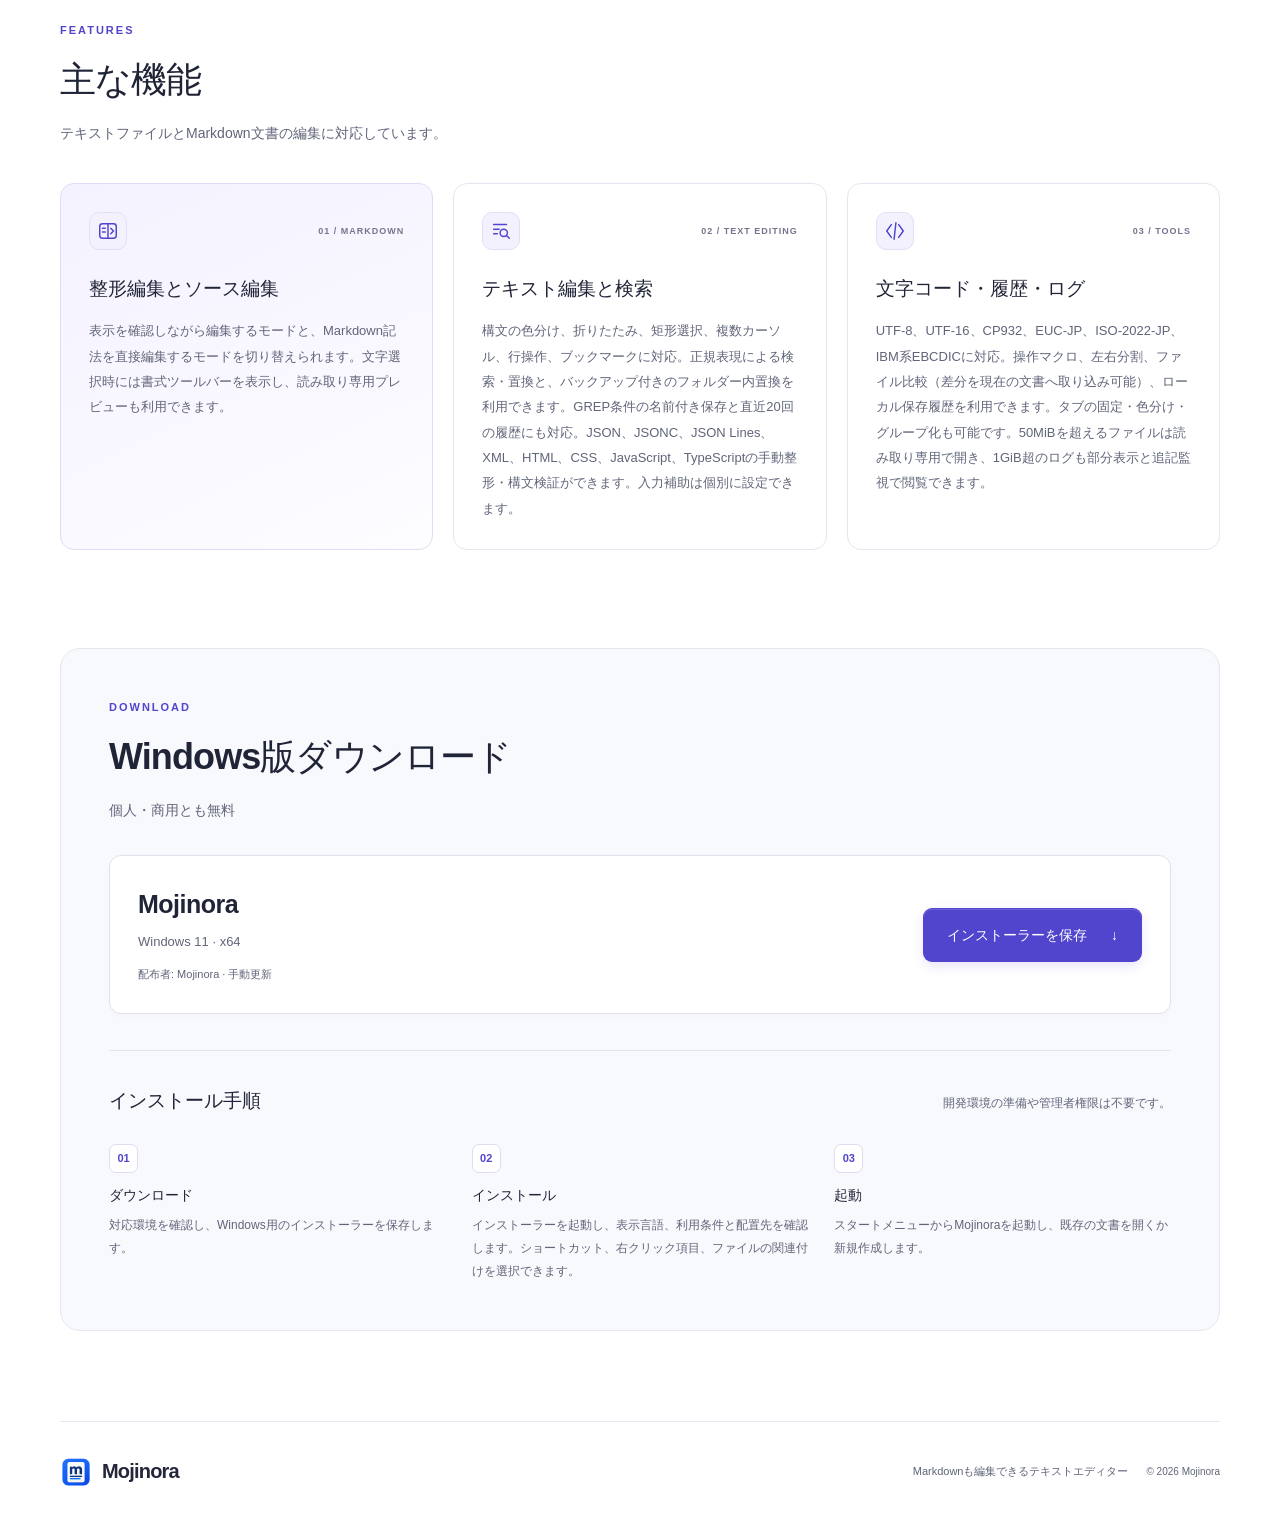
==== commit e0d572ac: "Mojinora 1.6.0の案内と配布リンクを更新する" ====
--- a/mojinora/ja/index.html
+++ b/mojinora/ja/index.html
@@ -20,12 +20,12 @@
   </header>
   <main id="main">
     <section class="hero wrap" aria-labelledby="hero-title">
-      <p class="eyebrow"><span class="dot" aria-hidden="true"></span> TEXT &amp; MARKDOWN <span class="version-badge">v1.5.0</span></p>
+      <p class="eyebrow"><span class="dot" aria-hidden="true"></span> TEXT &amp; MARKDOWN</p>
       <h1 id="hero-title"><span>Markdownも編集できる</span><span>テキストエディター</span></h1>
       <p class="lead">通常テキストとMarkdownを同じアプリで編集できます。Markdownは、書式を確認しながら編集するWYSIWYG表示とソース表示を切り替えられます。コマンドパレット、タブの整理、保存履歴も利用できます。</p>
-      <div class="hero-actions"><a class="button primary installer-download" href="https://github.com/marinworks/marinworks.github.io/releases/download/mojinora-v1.5.0/Mojinora-Setup-1.4.0-x64.exe">Windows版をダウンロード <span aria-hidden="true">↓</span></a><a class="text-link" href="#features">機能一覧 <span aria-hidden="true">→</span></a></div>
-      <p class="download-caption">v1.5.0 · Windows 11 / x64 · 112.2 MiB<br>個人・商用とも無料</p>
-      <figure class="app-preview"><img src="../assets/editor-ja.png" width="1280" height="860" alt="Mojinoraの整形編集画面。見出し、箇条書き、チェックリストと表を同じ文書の中で編集できます。" fetchpriority="high"><figcaption>Markdownの見出し・リスト・表を編集する画面<span>Mojinora 1.4.0</span></figcaption></figure>
+      <div class="hero-actions"><a class="button primary installer-download" href="https://github.com/marinworks/marinworks.github.io/releases/download/mojinora-release/Mojinora-Setup-latest-x64.exe">Windows版をダウンロード <span aria-hidden="true">↓</span></a><a class="text-link" href="#features">機能一覧 <span aria-hidden="true">→</span></a></div>
+      <p class="download-caption">Windows 11 / x64<br>個人・商用とも無料</p>
+      <figure class="app-preview"><img src="../assets/editor-ja.png" width="1280" height="860" alt="Mojinoraの整形編集画面。見出し、箇条書き、チェックリストと表を同じ文書の中で編集できます。" fetchpriority="high"><figcaption>Markdownの見出し・リスト・表を編集する画面<span>Mojinora</span></figcaption></figure>
     </section>
     <section id="features" class="features wrap" aria-labelledby="features-title">
       <div class="section-heading"><p class="eyebrow">FEATURES</p><h2 id="features-title">主な機能</h2><p>テキストファイルとMarkdown文書の編集に対応しています。</p></div>
@@ -37,7 +37,7 @@
     </section>
     <section id="download" class="download-section wrap" aria-labelledby="download-title">
       <div class="section-heading"><p class="eyebrow">DOWNLOAD</p><h2 id="download-title">Windows版ダウンロード</h2><p>個人・商用とも無料</p></div>
-      <div class="download-panel"><div><h3>Mojinora <span>v1.5.0</span></h3><p>Windows 11 · x64 · 112.2 MiB</p><p class="small">配布者: Mojinora · 手動更新</p></div><a class="button primary installer-download" href="https://github.com/marinworks/marinworks.github.io/releases/download/mojinora-v1.5.0/Mojinora-Setup-1.4.0-x64.exe">インストーラーを保存 <span aria-hidden="true">↓</span></a></div>
+      <div class="download-panel"><div><h3>Mojinora</h3><p>Windows 11 · x64</p><p class="small">配布者: Mojinora · 手動更新</p></div><a class="button primary installer-download" href="https://github.com/marinworks/marinworks.github.io/releases/download/mojinora-release/Mojinora-Setup-latest-x64.exe">インストーラーを保存 <span aria-hidden="true">↓</span></a></div>
       <div id="guide" class="guide-grid install-guide">
         <div><h2>インストール手順</h2><p>開発環境の準備や管理者権限は不要です。</p></div>
         <ol class="steps"><li><h3>ダウンロード</h3><p>対応環境を確認し、Windows用のインストーラーを保存します。</p></li><li><h3>インストール</h3><p>インストーラーを起動し、表示言語、利用条件と配置先を確認します。ショートカット、右クリック項目、ファイルの関連付けを選択できます。</p></li><li><h3>起動</h3><p>スタートメニューからMojinoraを起動し、既存の文書を開くか新規作成します。</p></li></ol>
--- a/mojinora/assets/site.css
+++ b/mojinora/assets/site.css
@@ -3,7 +3,7 @@
 .wrap{width:min(1160px,calc(100% - 80px));margin-inline:auto}.skip-link{position:absolute;top:-80px;left:18px;background:#fff;padding:12px;z-index:2}.skip-link:focus{top:12px}
 .site-header{display:flex;align-items:center;justify-content:space-between;min-height:96px;gap:24px}.brand{display:inline-flex;align-items:center;gap:10px;color:#24273a;font-size:24px;font-weight:700;letter-spacing:-.8px;text-decoration:none}.brand img{object-fit:contain}.site-header nav{display:flex;align-items:center;gap:30px;font-size:13px}.site-header nav>a{text-decoration:none;color:#50556a}.site-header nav>a:hover{color:var(--accent)}
 .language-links{display:flex;gap:4px;align-items:center;padding:4px;background:#f0f0f8;border:1px solid var(--line);border-radius:9px;white-space:nowrap}.language-links>span{display:none}.language-links a{padding:6px 10px;border-radius:6px;text-decoration:none;color:var(--muted);font-size:12px}.language-links [aria-current="page"]{background:#fff;color:var(--accent);box-shadow:0 1px 4px #25245112;font-weight:650}
-.hero{padding-top:64px;text-align:center}.eyebrow{display:flex;align-items:center;gap:10px;font-size:11px;font-weight:650;letter-spacing:2px;color:var(--accent);margin:0 0 20px}.hero>.eyebrow{display:inline-flex;padding:7px 8px 7px 14px;border:1px solid #dedcf1;border-radius:30px;background:#ffffffb8;font-size:10px;letter-spacing:1.6px}.dot{width:6px;height:6px;border-radius:50%;background:#7463db}.version-badge{padding:4px 9px;color:#5e5785;background:#edebf9;border-radius:20px;font-size:10px;letter-spacing:.3px}
+.hero{padding-top:64px;text-align:center}.eyebrow{display:flex;align-items:center;gap:10px;font-size:11px;font-weight:650;letter-spacing:2px;color:var(--accent);margin:0 0 20px}.hero>.eyebrow{display:inline-flex;padding:7px 8px 7px 14px;border:1px solid #dedcf1;border-radius:30px;background:#ffffffb8;font-size:10px;letter-spacing:1.6px}.dot{width:6px;height:6px;border-radius:50%;background:#7463db}
 h1,h2,h3{margin:0}h1{max-width:920px;margin:0 auto 24px;font-size:clamp(36px,4.6vw,60px);font-weight:750;line-height:1.35;letter-spacing:-.045em;text-wrap:balance}html[lang="ja"] h1{max-width:850px;letter-spacing:-.035em}h2{font-size:clamp(27px,3vw,36px);font-weight:700;line-height:1.5;letter-spacing:-.025em}h3{font-size:19px;line-height:1.6;font-weight:650}p{line-height:1.9}
 .hero h1>span{display:block}
 .lead{max-width:700px;margin:0 auto 30px;font-size:16px;color:var(--muted);text-wrap:pretty}.hero-actions{display:flex;align-items:center;justify-content:center;gap:26px;flex-wrap:wrap}.button{display:inline-flex;align-items:center;justify-content:center;gap:24px;padding:15px 23px;border:1px solid transparent;border-radius:9px;font-size:14px;font-weight:650;line-height:1.6;text-decoration:none;text-align:center;transition:background .18s,box-shadow .18s,transform .18s}.button.primary{background:var(--accent);color:#fff;box-shadow:0 4px 12px #5145cd22,inset 0 1px #ffffff24}.button.primary:hover{background:#4236b8;box-shadow:0 6px 16px #5145cd30;transform:translateY(-1px)}.text-link{font-size:13px;font-weight:600;color:#54596e;text-decoration:none}.text-link span{display:inline-block;margin-left:7px}.text-link:hover{color:var(--accent);text-decoration:underline}.download-caption{margin:16px 0 0;font-size:11px;line-height:1.85;color:var(--muted)}
